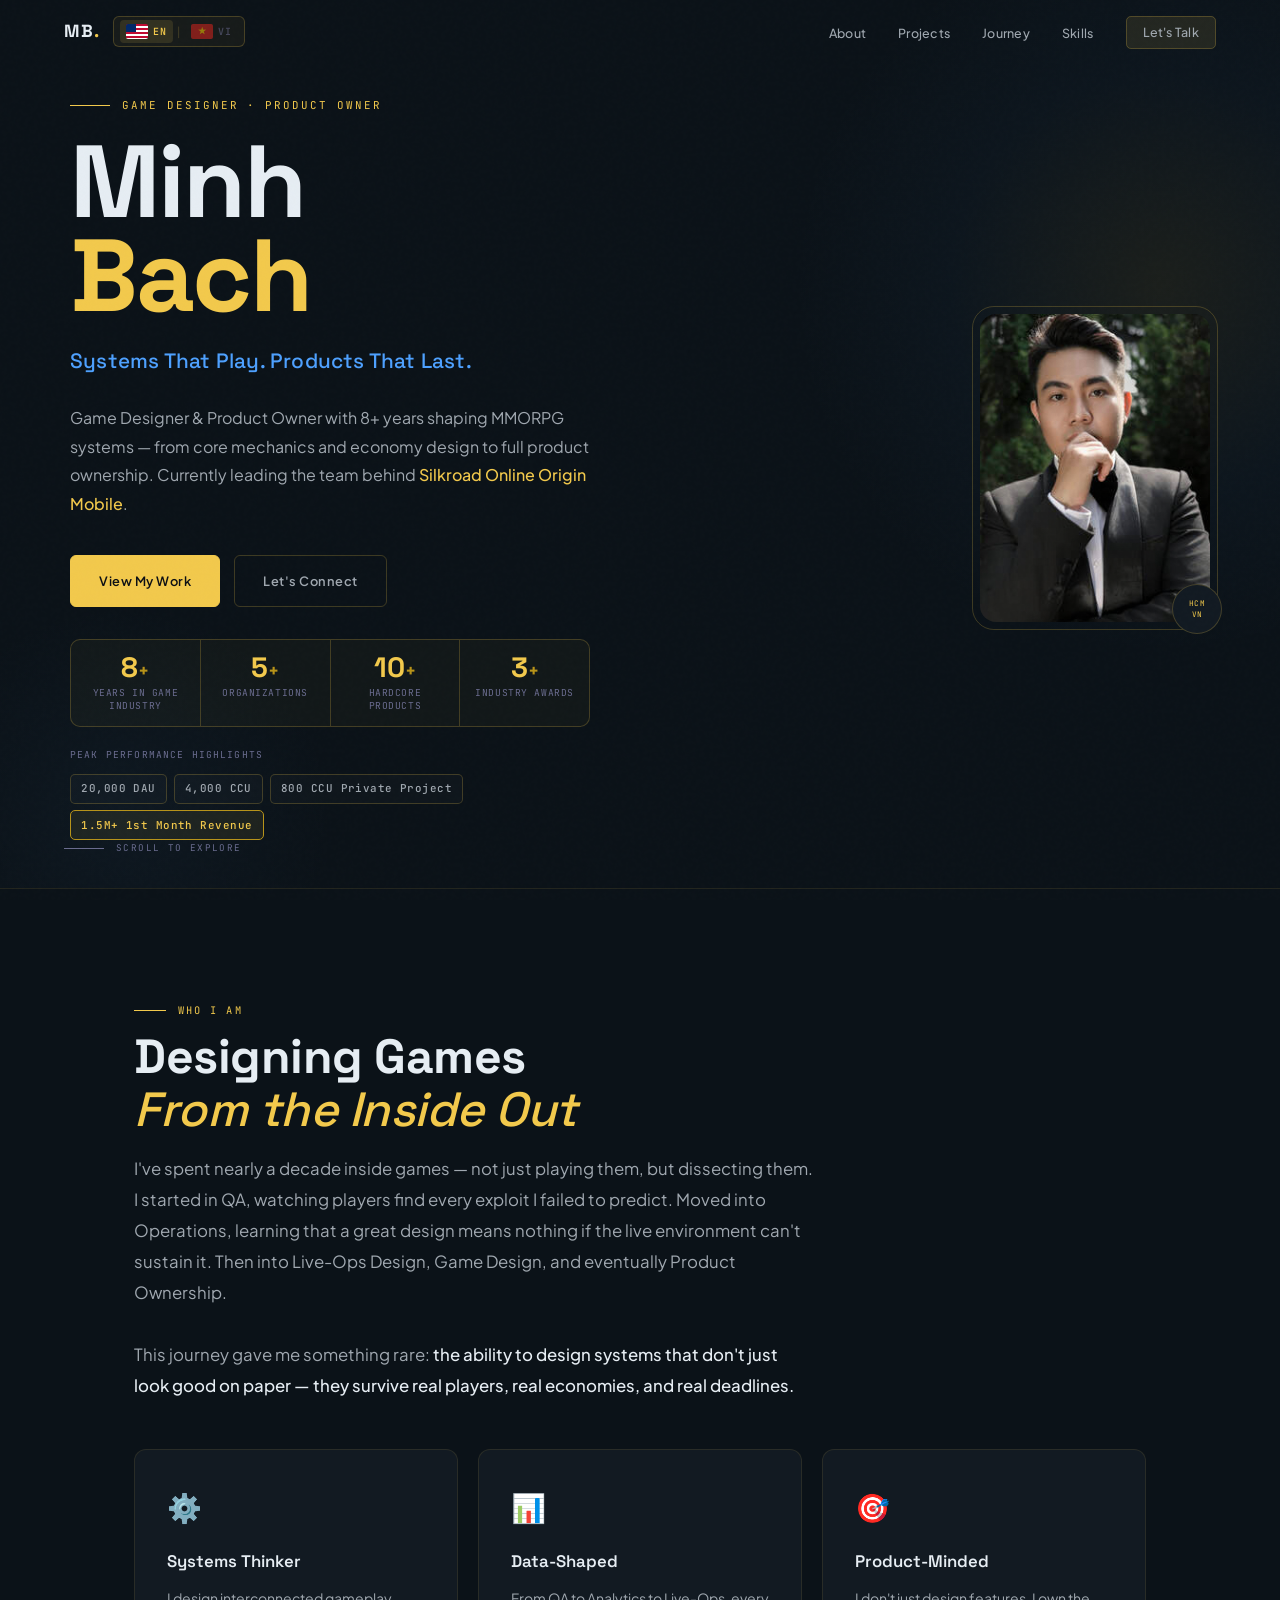
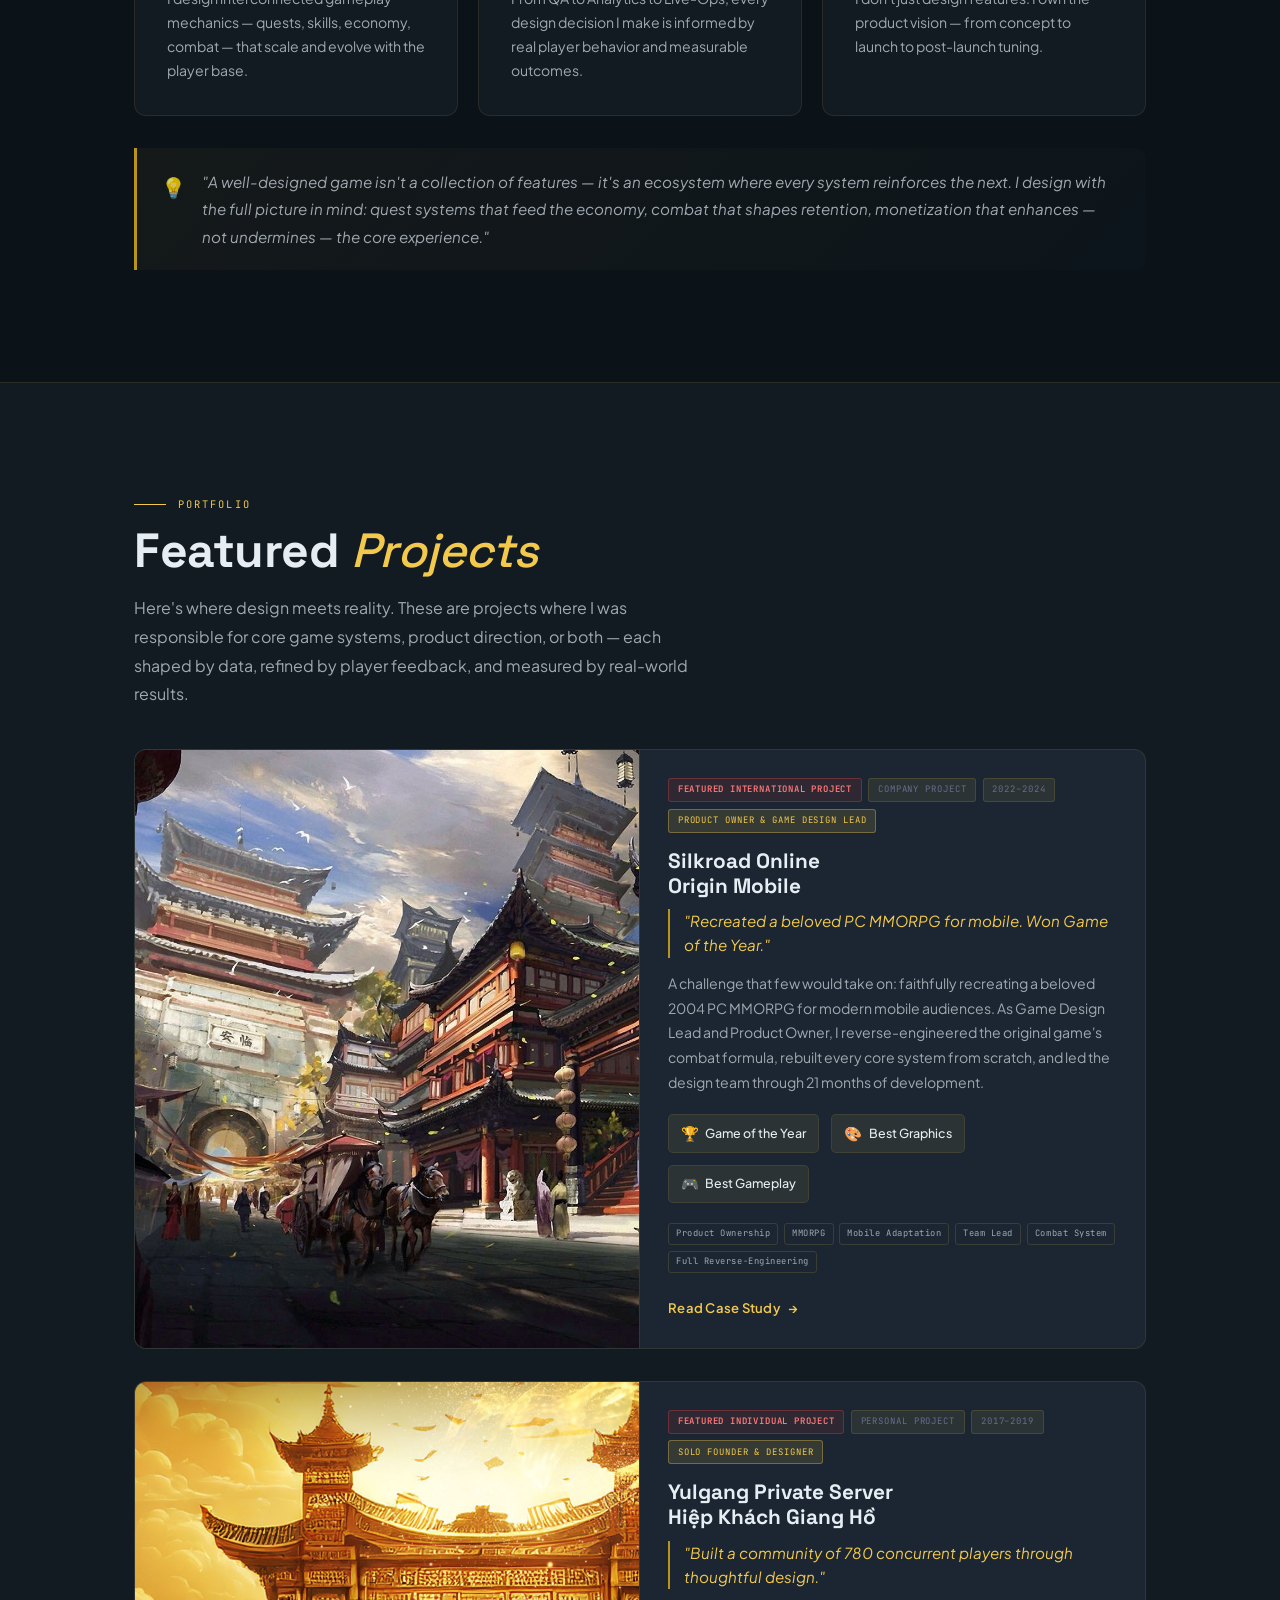
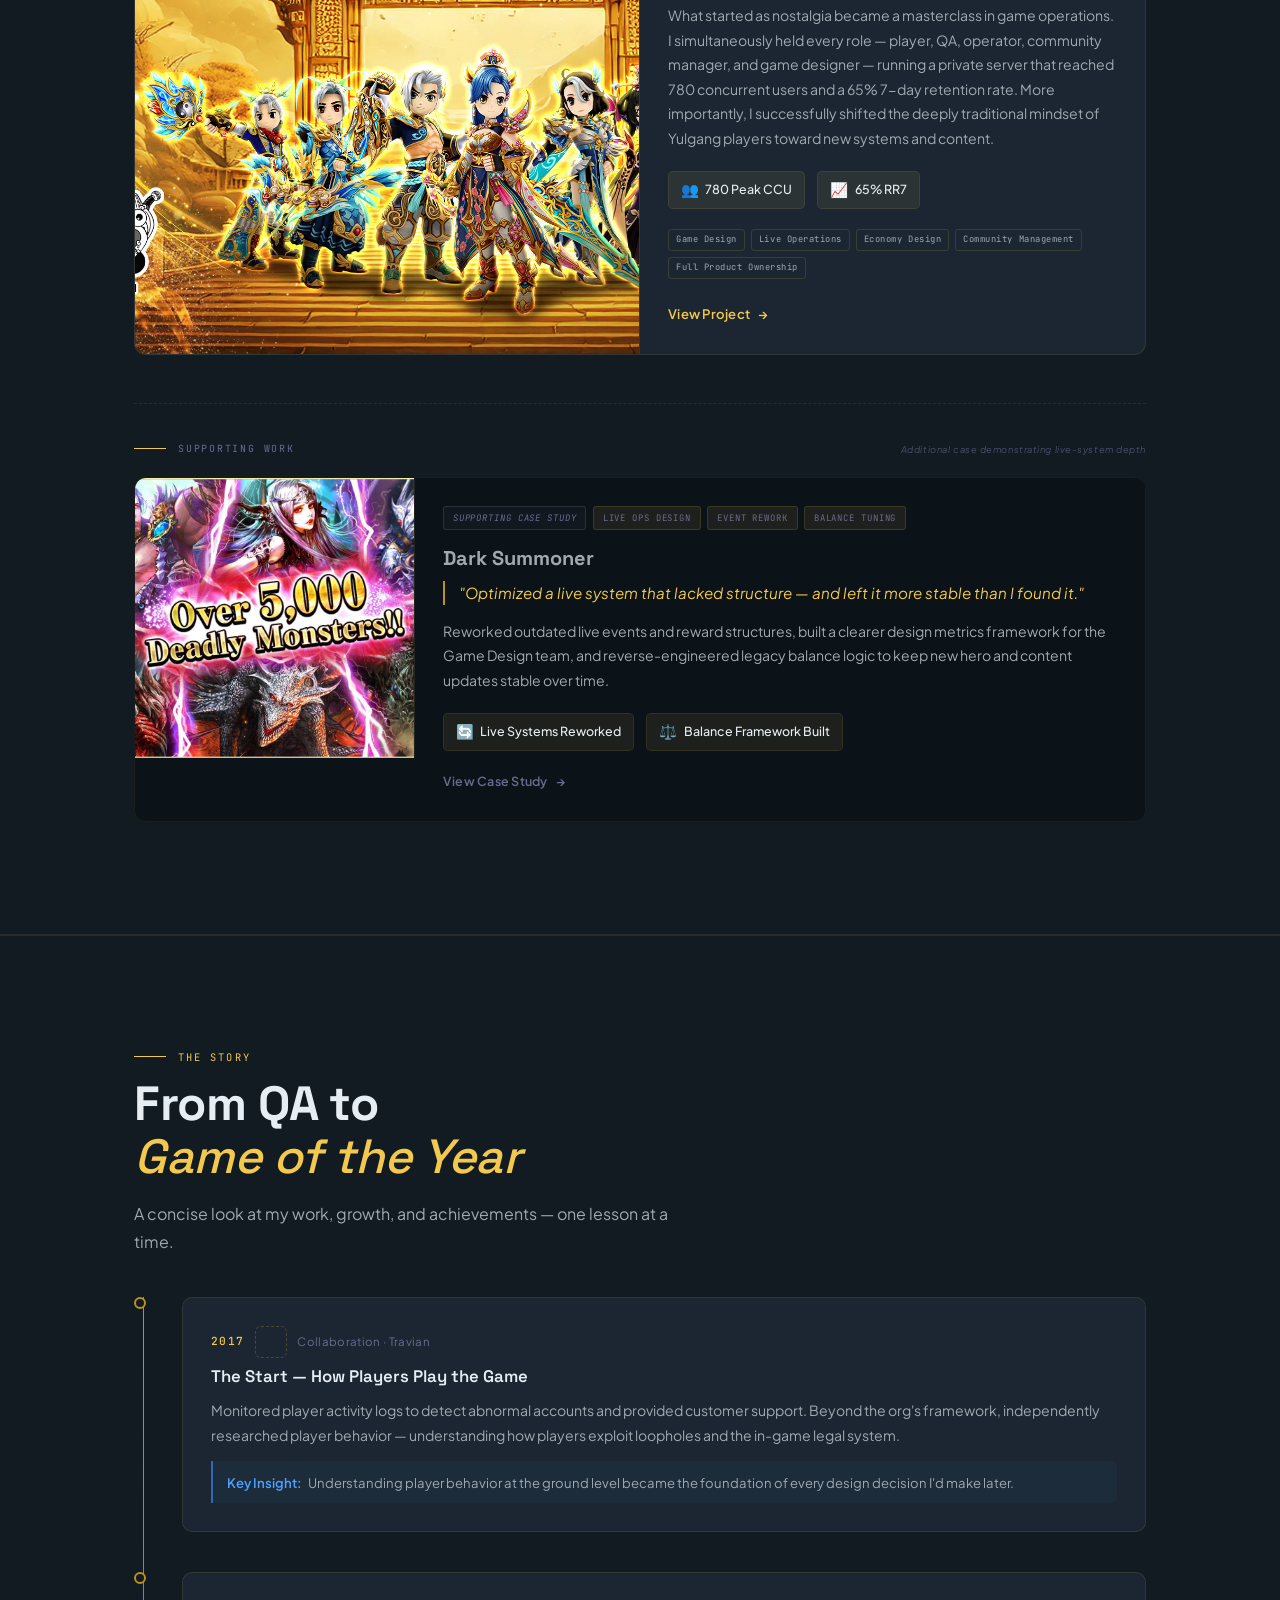
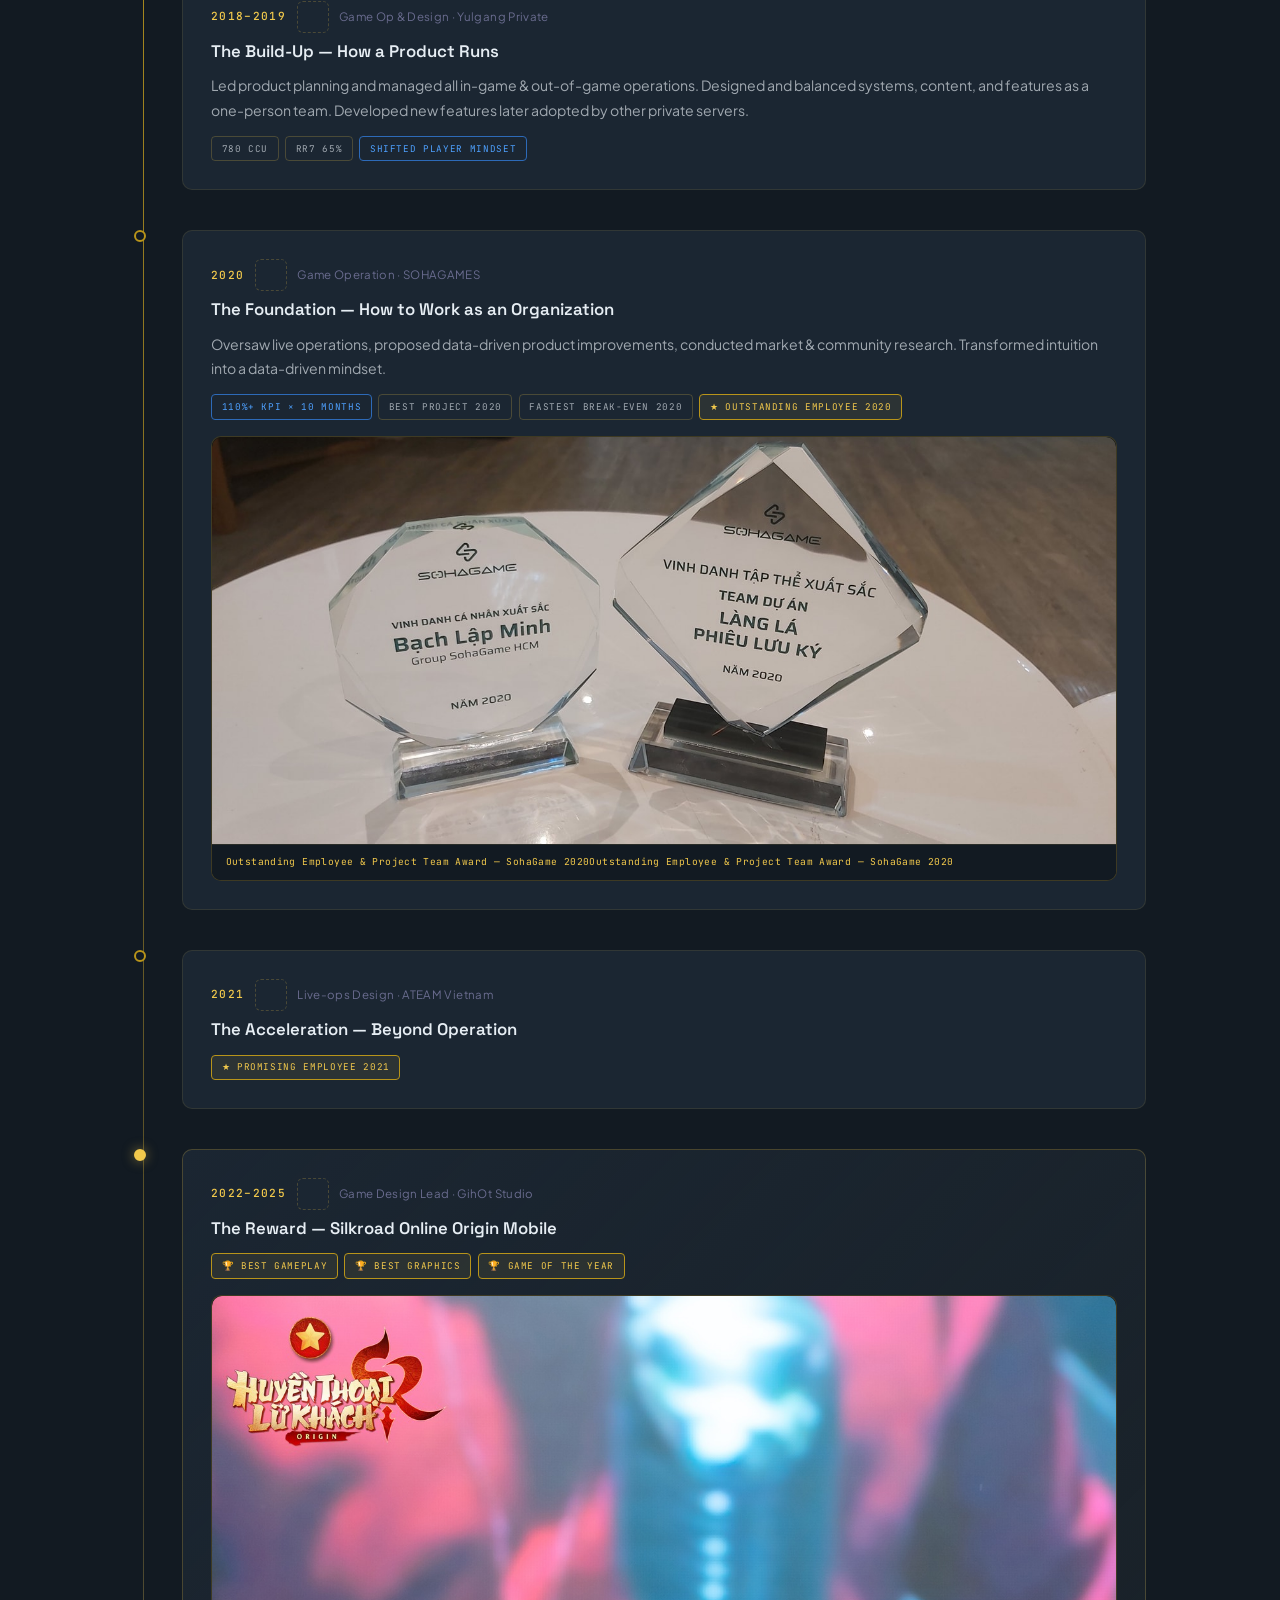
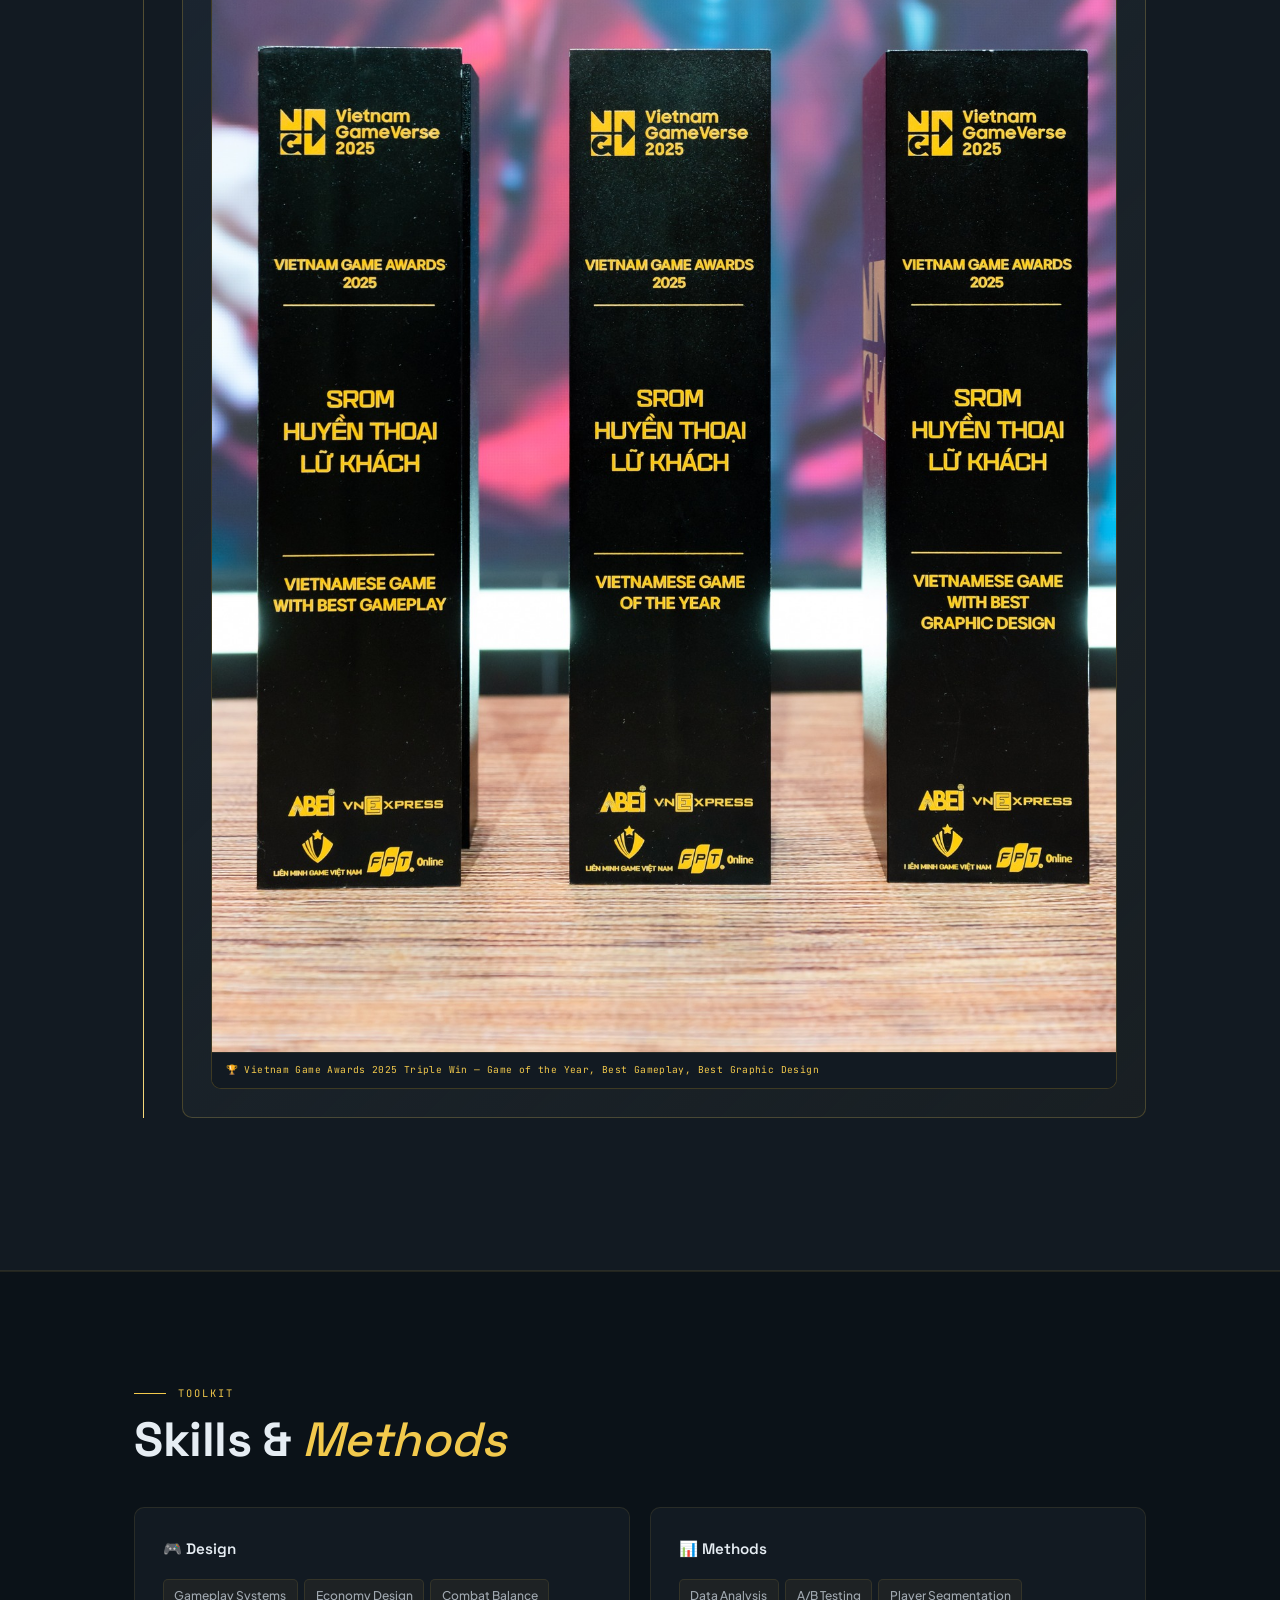
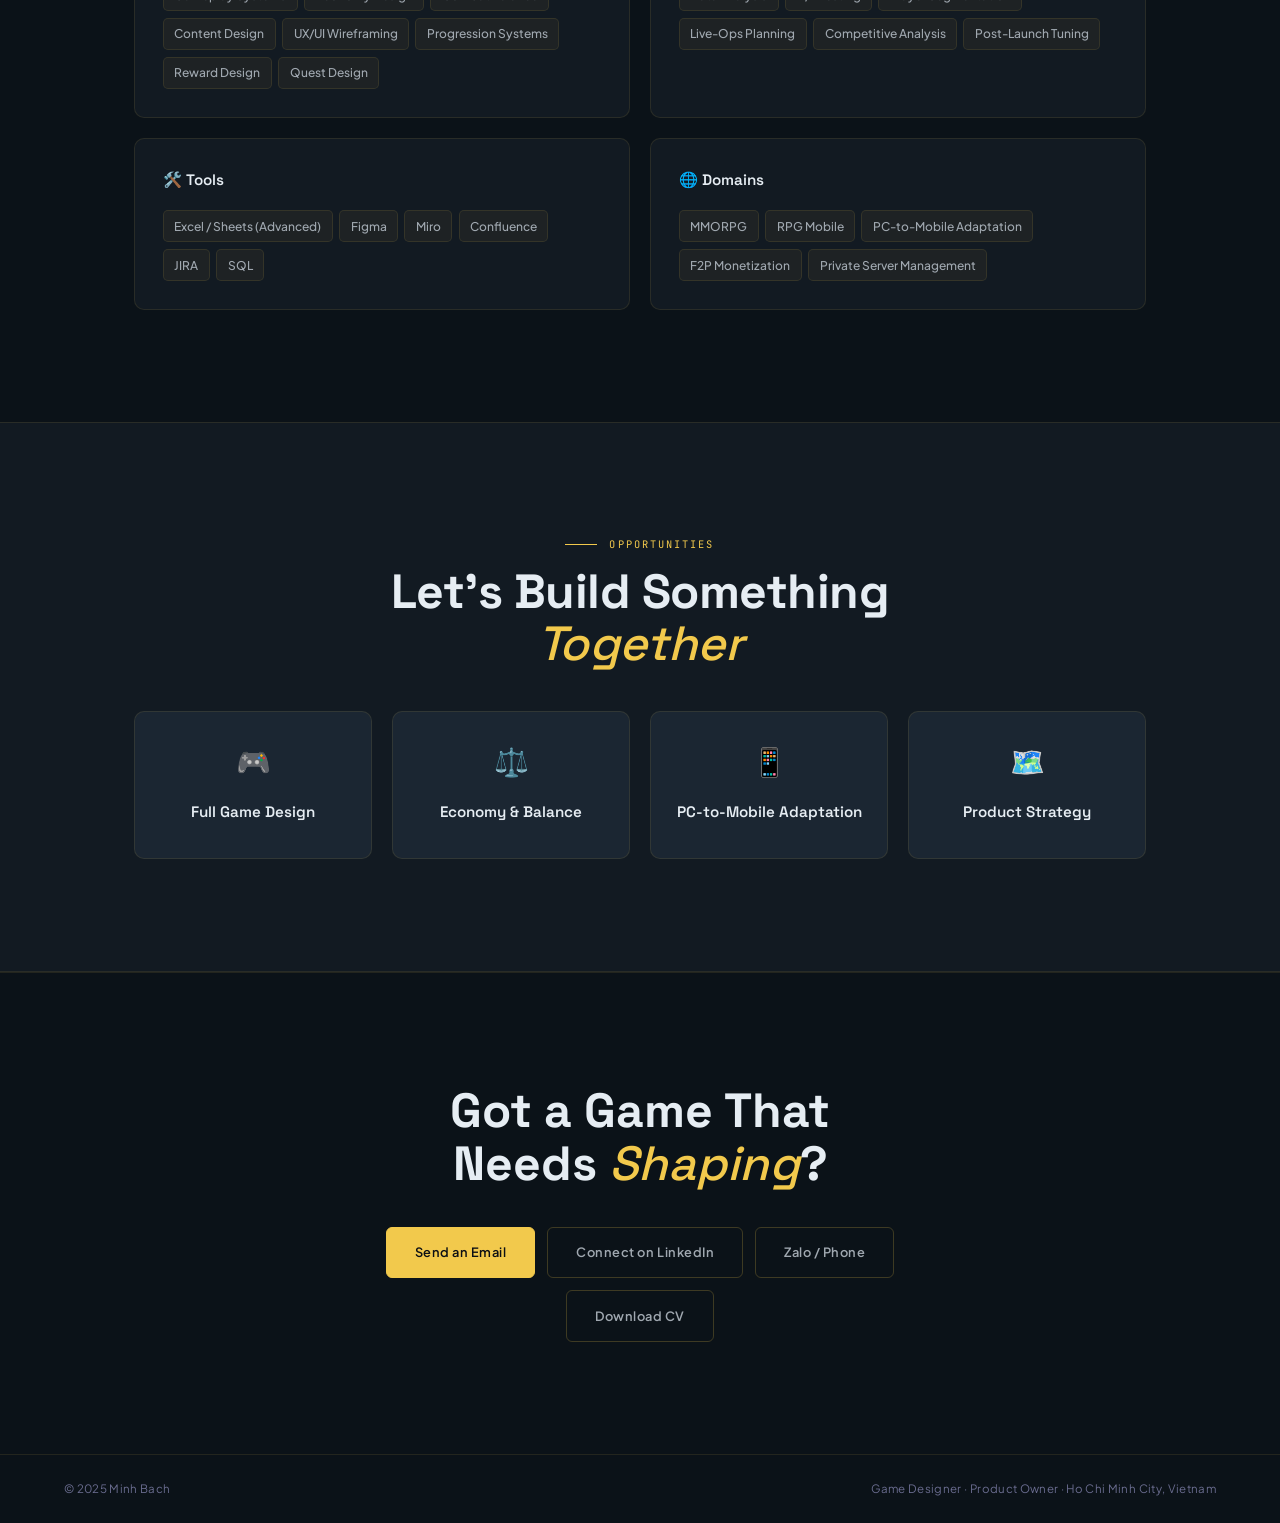
==== index.html @ f6df592f "first commit" ====
<!DOCTYPE html>
<html lang="en">
<head>
  <meta charset="UTF-8">
  <meta name="viewport" content="width=device-width, initial-scale=1.0">
  <title>Minh Bach — Game Designer &amp; Product Owner</title>
  <meta name="description" content="Game Designer &amp; Product Owner with 8+ years shaping MMORPG systems.">
  <meta property="og:title" content="Minh Bach — Game Designer &amp; Product Owner">
  <meta property="og:description" content="Systems That Play. Products That Last.">
  <meta property="og:type" content="website">
  <link rel="preconnect" href="https://fonts.googleapis.com">
  <link rel="preconnect" href="https://fonts.gstatic.com" crossorigin>
  <link href="https://fonts.googleapis.com/css2?family=Space+Grotesk:wght@500;600;700&family=Plus+Jakarta+Sans:ital,wght@0,300;0,400;0,500;0,600;1,300;1,400&family=JetBrains+Mono:wght@400;500&display=swap" rel="stylesheet">
  <link rel="stylesheet" href="css/style.css?v=3">
  <!-- i18n engine — must be first script, runs synchronously before DOMContentLoaded -->
  <script src="js/i18n.js"></script>
</head>
<body>

  <!-- ═══════ NAV ═══════ -->
  <nav id="navbar">
    <div class="nav-left">
      <a class="nav-logo" href="index.html">MB<span class="nav-logo-dot">.</span></a>
      <!-- Language switcher in nav -->
      <div class="nav-lang-switch">
        <a onclick="switchLang('en')" class="lang-btn" data-lang-btn="en" title="English" style="cursor:pointer">
          <span class="flag-mini flag-mini-en"></span>
          <span class="lang-label">EN</span>
        </a>
        <span class="lang-divider">|</span>
        <a onclick="switchLang('vi')" class="lang-btn" data-lang-btn="vi" title="Tiếng Việt" style="cursor:pointer">
          <span class="flag-mini flag-mini-vi"></span>
          <span class="lang-label">VI</span>
        </a>
      </div>
    </div>
    <ul class="nav-links">
      <li><a href="#about" data-i18n="nav_about">About</a></li>
      <li><a href="#projects" data-i18n="nav_projects">Projects</a></li>
      <li><a href="#journey" data-i18n="nav_journey">Journey</a></li>
      <li><a href="#skills" data-i18n="nav_skills">Skills</a></li>
      <li><a href="#contact" class="nav-cta" data-i18n="nav_cta">Let's Talk</a></li>
    </ul>
    <button class="nav-burger" id="burgerBtn" aria-label="Open menu">
      <span></span><span></span><span></span>
    </button>
  </nav>
  <div class="nav-overlay" id="navOverlay"></div>
  <nav class="nav-drawer" id="navDrawer">
    <div class="drawer-flags">
      <a onclick="switchLang('en')" class="nav-flag" data-lang-btn="en" style="cursor:pointer">
        <span class="flag-mini flag-mini-en"></span> EN
      </a>
      <a onclick="switchLang('vi')" class="nav-flag" data-lang-btn="vi" style="cursor:pointer">
        <span class="flag-mini flag-mini-vi"></span> VI
      </a>
    </div>
    <a href="#about"    onclick="closeMenu()" data-i18n="nav_about">About</a>
    <a href="#projects" onclick="closeMenu()" data-i18n="nav_projects">Projects</a>
    <a href="#journey"  onclick="closeMenu()" data-i18n="nav_journey">Journey</a>
    <a href="#skills"   onclick="closeMenu()" data-i18n="nav_skills">Skills</a>
    <a href="#contact"  onclick="closeMenu()" data-i18n="nav_cta">Let's Talk</a>
  </nav>

  <!-- ═══════ HERO ═══════ -->
  <section id="hero">
    <div class="hero-glow"></div>
    <div class="hero-content">
      <div class="hero-text">
        <div class="hero-eyebrow">
          <span class="hero-eyebrow-line"></span>
          <span data-i18n="hero_eyebrow">Game Designer · Product Owner</span>
        </div>
        <h1 class="hero-name"><span data-i18n="hero_name_1">Minh</span><br><span class="accent" data-i18n="hero_name_2">Bach</span></h1>
        <p class="hero-tagline" data-i18n="hero_tagline">Systems That Play. Products That Last.</p>
        <p class="hero-desc" data-i18n="hero_desc"></p>
        <div class="hero-cta">
          <a href="#projects" class="btn btn-primary" data-i18n="hero_cta_work">View My Work</a>
          <a href="#contact"  class="btn btn-ghost"   data-i18n="hero_cta_connect">Let's Connect</a>
        </div>

        <!-- ── Hero inline stats ── -->
        <div class="hero-stats">
          <div class="hero-stat-item">
            <div class="hero-stat-num">8<span>+</span></div>
            <div class="hero-stat-label" data-i18n="hstat_years">Years in Game Industry</div>
          </div>
          <div class="hero-stat-sep"></div>
          <div class="hero-stat-item">
            <div class="hero-stat-num">5<span>+</span></div>
            <div class="hero-stat-label" data-i18n="hstat_orgs">Organizations</div>
          </div>
          <div class="hero-stat-sep"></div>
          <div class="hero-stat-item">
            <div class="hero-stat-num">10<span>+</span></div>
            <div class="hero-stat-label" data-i18n="hstat_products">Hardcore Products</div>
          </div>
          <div class="hero-stat-sep"></div>
          <div class="hero-stat-item">
            <div class="hero-stat-num">3<span>+</span></div>
            <div class="hero-stat-label" data-i18n="hstat_awards">Industry Awards</div>
          </div>
        </div>

        <!-- ── Peak performance highlights ── -->
        <div class="hero-peaks">
          <div class="hero-peak-label" data-i18n="hstat_peaks_label">Peak Performance Highlights</div>
          <div class="hero-peak-chips">
            <span class="hero-peak-chip">20,000 DAU</span>
            <span class="hero-peak-chip">4,000 CCU</span>
            <span class="hero-peak-chip">800 CCU <span data-i18n="hstat_private">Private Project</span></span>
            <span class="hero-peak-chip gold">1.5M+ <span data-i18n="hstat_rev">1st Month Revenue</span></span>
          </div>
        </div>
      </div>
      <div class="hero-avatar-wrap">
        <img src="images/avatar.png" alt="Minh Bach — Game Designer" class="hero-avatar">
        <div class="hero-avatar-ring"></div>
        <div class="hero-avatar-tag">HCM<br>VN</div>
      </div>
    </div>
    <div class="hero-scroll">
      <span class="scroll-line"></span> <span data-i18n="hero_scroll">Scroll to explore</span>
    </div>
  </section>

  <!-- ═══════ ABOUT / POSITIONING ═══════ -->
  <section id="about">
    <div class="wrap">
      <div class="section-label"><span class="label-line"></span><span data-i18n="about_label">Who I Am</span></div>
      <h2 class="section-title"><span data-i18n="about_title_1">Designing Games</span><br><em data-i18n="about_title_2">From the Inside Out</em></h2>
      <p class="about-intro reveal" data-i18n="about_intro"></p>
      <div class="value-cards">
        <div class="value-card reveal">
          <div class="value-icon">⚙️</div>
          <h3 data-i18n="about_card1_title">Systems Thinker</h3>
          <p data-i18n="about_card1_desc"></p>
        </div>
        <div class="value-card reveal" style="transition-delay:0.1s">
          <div class="value-icon">📊</div>
          <h3 data-i18n="about_card2_title">Data-Shaped</h3>
          <p data-i18n="about_card2_desc"></p>
        </div>
        <div class="value-card reveal" style="transition-delay:0.2s">
          <div class="value-icon">🎯</div>
          <h3 data-i18n="about_card3_title">Product-Minded</h3>
          <p data-i18n="about_card3_desc"></p>
        </div>
      </div>

      <!-- ── Design Philosophy (embedded) ── -->
      <blockquote class="about-philosophy reveal" style="transition-delay:0.35s">
        <span class="about-philosophy-icon">💡</span>
        <p data-i18n="about_think_quote"></p>
      </blockquote>
    </div>
  </section>

  <!-- ═══════ FEATURED PROJECTS ═══════ -->
  <section id="projects">
    <div class="wrap">
      <div class="section-label"><span class="label-line"></span><span data-i18n="proj_label">Portfolio</span></div>
      <h2 class="section-title reveal"><span data-i18n="proj_title_1">Featured</span> <em data-i18n="proj_title_2">Projects</em></h2>
      <p class="section-intro reveal" data-i18n="proj_intro"></p>
      <div class="projects-grid">

        <!-- PROJECT 1: Silkroad -->
        <article class="project-card project-card--featured reveal">
          <img src="images/silkroadonline.png" alt="Silkroad Online Origin Mobile" class="project-banner">
          <div class="project-body">
            <div class="project-meta">
              <span class="project-tag tag-featured" data-i18n="proj_sr_featured">Featured International Project</span>
              <span class="project-tag" data-i18n="proj_sr_tag1">Company Project</span>
              <span class="project-tag" data-i18n="proj_sr_tag2">2025</span>
              <span class="project-tag tag-role" data-i18n="proj_sr_tag3">Product Owner &amp; Game Design Lead</span>
            </div>
            <h3 class="project-title" data-i18n="proj_sr_title">Silkroad Online<br>Origin Mobile</h3>
            <p class="project-impact" data-i18n="proj_sr_impact"></p>
            <p class="project-desc" data-i18n="proj_sr_desc"></p>
            <div class="project-stats">
              <div class="project-stat"><span class="stat-badge">🏆</span><span data-i18n="proj_sr_stat1">Game of the Year</span></div>
              <div class="project-stat"><span class="stat-badge">🎨</span><span data-i18n="proj_sr_stat2">Best Graphics</span></div>
              <div class="project-stat"><span class="stat-badge">🎮</span><span data-i18n="proj_sr_stat3">Best Gameplay</span></div>
            </div>
            <div class="chips">
              <span class="chip" data-i18n="chip_product_ownership">Product Ownership</span>
              <span class="chip" data-i18n="chip_mmorpg">MMORPG</span>
              <span class="chip" data-i18n="chip_mobile_adapt">Mobile Adaptation</span>
              <span class="chip" data-i18n="chip_team_lead">Team Lead</span>
              <span class="chip" data-i18n="chip_combat_sys">Combat System</span>
              <span class="chip" data-i18n="chip_reverse_eng">Full Reverse-Engineering</span>
            </div>
            <a href="silkroad.html" class="project-link"><span data-i18n="proj_sr_link">Read Case Study</span> <span class="arrow">→</span></a>
          </div>
        </article>

        <!-- PROJECT 2: Yulgang -->
        <article class="project-card reveal" style="transition-delay:0.15s">
          <img src="images/yulgangonline.png" alt="Yulgang Online" class="project-banner">
          <div class="project-body">
            <div class="project-meta">
              <span class="project-tag tag-featured" data-i18n="proj_yg_featured">Featured Individual Project</span>
              <span class="project-tag" data-i18n="proj_yg_tag1">Personal Project</span>
              <span class="project-tag" data-i18n="proj_yg_tag2">2017–2019</span>
              <span class="project-tag tag-role" data-i18n="proj_yg_tag3">Solo Founder &amp; Designer</span>
            </div>
            <h3 class="project-title" data-i18n="proj_yg_title">Yulgang Private Server<br>Hiệp Khách Giang Hồ</h3>
            <p class="project-impact" data-i18n="proj_yg_impact"></p>
            <p class="project-desc" data-i18n="proj_yg_desc"></p>
            <div class="project-stats">
              <div class="project-stat"><span class="stat-badge">👥</span><span data-i18n="proj_yg_stat1">780 Peak CCU</span></div>
              <div class="project-stat"><span class="stat-badge">📈</span><span data-i18n="proj_yg_stat2">65% RR7</span></div>
            </div>
            <div class="chips">
              <span class="chip" data-i18n="chip_game_design">Game Design</span>
              <span class="chip" data-i18n="chip_live_ops">Live Operations</span>
              <span class="chip" data-i18n="chip_economy">Economy Design</span>
              <span class="chip" data-i18n="chip_community">Community Management</span>
              <span class="chip" data-i18n="chip_full_po">Full Product Ownership</span>
            </div>
            <a href="yulgang.html" class="project-link"><span data-i18n="proj_yg_link">View Project</span> <span class="arrow">→</span></a>
          </div>
        </article>

      </div><!-- /.projects-grid (flagship) -->

      <!-- ── Supporting Work ── -->
      <div class="projects-supporting-header reveal">
        <span class="label-line"></span>
        <span data-i18n="proj_supporting_label">Supporting Work</span>
        <span class="projects-supporting-hint" data-i18n="proj_supporting_hint">Additional case demonstrating live-system depth</span>
      </div>

      <div class="projects-grid projects-grid--supporting">
        <!-- PROJECT 3: Dark Summoner — Supporting Case -->
        <article class="project-card project-card--supporting reveal">
          <img src="images/darksummoner.png" alt="Dark Summoner" class="project-banner project-banner--supporting">
          <div class="project-body">
            <div class="project-meta">
              <span class="project-tag tag-supporting" data-i18n="proj_ds_type">Supporting Case Study</span>
              <span class="project-tag" data-i18n="proj_ds_tag1">Live Ops Design</span>
              <span class="project-tag" data-i18n="proj_ds_tag2">Event Rework</span>
              <span class="project-tag" data-i18n="proj_ds_tag3">Balance Tuning</span>
            </div>
            <h3 class="project-title" data-i18n="proj_ds_title">Dark Summoner</h3>
            <p class="project-impact" data-i18n="proj_ds_impact"></p>
            <p class="project-desc" data-i18n="proj_ds_desc"></p>
            <div class="project-stats">
              <div class="project-stat"><span class="stat-badge">🔄</span><span data-i18n="proj_ds_stat1">Live Systems Reworked</span></div>
              <div class="project-stat"><span class="stat-badge">⚖️</span><span data-i18n="proj_ds_stat2">Balance Framework Built</span></div>
            </div>
            <a href="darksummoner.html" class="project-link project-link--supporting"><span data-i18n="proj_ds_link">View Case Study</span> <span class="arrow">→</span></a>
          </div>
        </article>
      </div><!-- /.projects-grid--supporting -->

    </div>
  </section>


  <!-- ═══════ JOURNEY + TRUST SIGNALS ═══════ -->
  <section id="journey">
    <div class="wrap">
      <div class="section-label"><span class="label-line"></span><span data-i18n="journey_label">The Story</span></div>
      <h2 class="section-title reveal"><span data-i18n="journey_title_1">From QA to</span><br><em data-i18n="journey_title_2">Game of the Year</em></h2>
      <p class="section-intro reveal" data-i18n="journey_intro"></p>

      <div class="journey-timeline">

        <!-- 2017 -->
        <div class="j-item reveal">
          <div class="j-marker"><div class="j-dot"></div><div class="j-line"></div></div>
          <div class="j-content">
            <div class="j-header">
              <span class="j-year" data-i18n="j1_year">2017</span>
              <div class="ph j-logo-ph"></div>
              <span class="j-company" data-i18n="j1_company">Collaboration · Travian</span>
            </div>
            <h3 class="j-title" data-i18n="j1_title">The Start — How Players Play the Game</h3>
            <p class="j-desc" data-i18n="j1_desc"></p>
            <div class="j-lesson">
              <span class="j-lesson-label" data-i18n="j1_insight_label">Key Insight:</span>
              <span data-i18n="j1_insight"></span>
            </div>
          </div>
        </div>

        <!-- 2018-2019 -->
        <div class="j-item reveal">
          <div class="j-marker"><div class="j-dot"></div><div class="j-line"></div></div>
          <div class="j-content">
            <div class="j-header">
              <span class="j-year" data-i18n="j2_year">2018–2019</span>
              <div class="ph j-logo-ph"></div>
              <span class="j-company" data-i18n="j2_company">Game Op &amp; Design · Yulgang Private</span>
            </div>
            <h3 class="j-title" data-i18n="j2_title">The Build-Up — How a Product Runs</h3>
            <p class="j-desc" data-i18n="j2_desc"></p>
            <div class="j-achievements">
              <span class="j-badge">780 CCU</span>
              <span class="j-badge">RR7 65%</span>
              <span class="j-badge accent" data-i18n="j2_badge_mindset">Shifted player mindset</span>
            </div>
          </div>
        </div>

        <!-- 2020 -->
        <div class="j-item reveal">
          <div class="j-marker"><div class="j-dot"></div><div class="j-line"></div></div>
          <div class="j-content">
            <div class="j-header">
              <span class="j-year" data-i18n="j3_year">2020</span>
              <div class="ph j-logo-ph"></div>
              <span class="j-company" data-i18n="j3_company">Game Operation · SOHAGAMES</span>
            </div>
            <h3 class="j-title" data-i18n="j3_title">The Foundation — How to Work as an Organization</h3>
            <p class="j-desc" data-i18n="j3_desc"></p>
            <div class="j-achievements">
              <span class="j-badge accent" data-i18n="j3_badge1">110%+ KPI × 10 months</span>
              <span class="j-badge"       data-i18n="j3_badge2">Best Project 2020</span>
              <span class="j-badge"       data-i18n="j3_badge3">Fastest Break-Even 2020</span>
              <span class="j-badge gold"  data-i18n="j3_badge4">★ Outstanding Employee 2020</span>
            </div>
            <div class="j-achievement-photo">
              <img src="images/employeeOTY.png" alt="SohaGame Employee of the Year 2020" class="j-photo">
              <span class="j-photo-caption" data-i18n="j3_photo_caption">Outstanding Employee &amp; Project Team Award — SohaGame 2020</span>
            </div>
          </div>
        </div>

        <!-- 2021 · ATEAM -->
        <div class="j-item reveal">
          <div class="j-marker"><div class="j-dot"></div><div class="j-line"></div></div>
          <div class="j-content">
            <div class="j-header">
              <span class="j-year" data-i18n="j4_year">2021</span>
              <div class="ph j-logo-ph"></div>
              <span class="j-company" data-i18n="j4_company">Live-ops Design · ATEAM Vietnam</span>
            </div>
            <h3 class="j-title" data-i18n="j4_title">The Acceleration — Beyond Operation</h3>
            <p class="j-desc" data-i18n="j4_desc"></p>
            <div class="j-achievements">
              <span class="j-badge gold" data-i18n="j4_badge1">★ Promising Employee 2021</span>
            </div>
          </div>
        </div>

        <!-- 2022-2025 · GihOt Studio -->
        <div class="j-item j-item--current reveal">
          <div class="j-marker"><div class="j-dot j-dot--active"></div></div>
          <div class="j-content">
            <div class="j-header">
              <span class="j-year" data-i18n="j5_year">2022–2025</span>
              <div class="ph j-logo-ph"></div>
              <span class="j-company" data-i18n="j5_company">Game Design Lead · GihOt Studio</span>
            </div>
            <h3 class="j-title" data-i18n="j5_title">The Reward — Silkroad Online Origin Mobile</h3>
            <p class="j-desc" data-i18n="j5_desc"></p>
            <div class="j-achievements">
              <span class="j-badge gold" data-i18n="j5_badge1">🏆 Best Gameplay</span>
              <span class="j-badge gold" data-i18n="j5_badge2">🏆 Best Graphics</span>
              <span class="j-badge gold" data-i18n="j5_badge3">🏆 Game of the Year</span>
            </div>
            <div class="j-achievement-photo">
              <img src="images/hattrick.png" alt="Vietnam Game Awards 2025 — Triple Win" class="j-photo">
              <span class="j-photo-caption" data-i18n="j5_photo_caption">🏆 Vietnam Game Awards 2025 Triple Win — Game of the Year, Best Gameplay, Best Graphic Design</span>
            </div>
          </div>
        </div>

      </div>


    </div>
  </section>

  <!-- ═══════ SKILLS & METHODS ═══════ -->
  <section id="skills">
    <div class="wrap">
      <div class="section-label"><span class="label-line"></span><span data-i18n="skills_label">Toolkit</span></div>
      <h2 class="section-title reveal"><span data-i18n="skills_title_1">Skills &amp;</span> <em data-i18n="skills_title_2">Methods</em></h2>
      <p class="section-intro reveal" data-i18n="skills_intro"></p>
      <div class="skills-grid">
        <div class="skill-group reveal">
          <h3 class="skill-group-title">🎮 <span data-i18n="skills_design">Design</span></h3>
          <div class="skill-tags">
            <span class="skill-tag">Gameplay Systems</span>
            <span class="skill-tag">Economy Design</span>
            <span class="skill-tag">Combat Balance</span>
            <span class="skill-tag">Content Design</span>
            <span class="skill-tag">UX/UI Wireframing</span>
            <span class="skill-tag">Progression Systems</span>
            <span class="skill-tag">Reward Design</span>
            <span class="skill-tag">Quest Design</span>
          </div>
        </div>
        <div class="skill-group reveal" style="transition-delay:0.1s">
          <h3 class="skill-group-title">📊 <span data-i18n="skills_methods">Methods</span></h3>
          <div class="skill-tags">
            <span class="skill-tag">Data Analysis</span>
            <span class="skill-tag">A/B Testing</span>
            <span class="skill-tag">Player Segmentation</span>
            <span class="skill-tag">Live-Ops Planning</span>
            <span class="skill-tag">Competitive Analysis</span>
            <span class="skill-tag">Post-Launch Tuning</span>
          </div>
        </div>
        <div class="skill-group reveal" style="transition-delay:0.2s">
          <h3 class="skill-group-title">🛠️ <span data-i18n="skills_tools">Tools</span></h3>
          <div class="skill-tags">
            <span class="skill-tag">Excel / Sheets (Advanced)</span>
            <span class="skill-tag">Figma</span>
            <span class="skill-tag">Miro</span>
            <span class="skill-tag">Confluence</span>
            <span class="skill-tag">JIRA</span>
            <span class="skill-tag">SQL</span>
          </div>
        </div>
        <div class="skill-group reveal" style="transition-delay:0.3s">
          <h3 class="skill-group-title">🌐 <span data-i18n="skills_domains">Domains</span></h3>
          <div class="skill-tags">
            <span class="skill-tag">MMORPG</span>
            <span class="skill-tag">RPG Mobile</span>
            <span class="skill-tag">PC-to-Mobile Adaptation</span>
            <span class="skill-tag">F2P Monetization</span>
            <span class="skill-tag">Private Server Management</span>
          </div>
        </div>
      </div>
    </div>
  </section>

  <!-- ═══════ COLLABORATION / SERVICES ═══════ -->
  <section id="collab">
    <div class="wrap">
      <div class="section-label" style="justify-content:center"><span class="label-line"></span><span data-i18n="collab_label">Opportunities</span></div>
      <h2 class="section-title reveal" style="text-align:center"><span data-i18n="collab_title_1">Let's Build Something</span><br><em data-i18n="collab_title_2">Together</em></h2>
      <p class="collab-intro reveal" data-i18n="collab_intro"></p>
      <div class="collab-grid">
        <div class="collab-card reveal">
          <div class="collab-icon">🎮</div>
          <h3 data-i18n="collab_c1_title">Full Game Design</h3>
          <p data-i18n="collab_c1_desc"></p>
        </div>
        <div class="collab-card reveal" style="transition-delay:0.1s">
          <div class="collab-icon">⚖️</div>
          <h3 data-i18n="collab_c2_title">Economy &amp; Balance</h3>
          <p data-i18n="collab_c2_desc"></p>
        </div>
        <div class="collab-card reveal" style="transition-delay:0.2s">
          <div class="collab-icon">📱</div>
          <h3 data-i18n="collab_c3_title">PC-to-Mobile Adaptation</h3>
          <p data-i18n="collab_c3_desc"></p>
        </div>
        <div class="collab-card reveal" style="transition-delay:0.3s">
          <div class="collab-icon">🗺️</div>
          <h3 data-i18n="collab_c4_title">Product Strategy</h3>
          <p data-i18n="collab_c4_desc"></p>
        </div>
      </div>
    </div>
  </section>

  <!-- ═══════ CONTACT ═══════ -->
  <section id="contact">
    <div class="wrap">
      <div class="contact-inner reveal">
        <h2 class="contact-title"><span data-i18n="contact_title_1">Got a Game That</span><br><span data-i18n="contact_title_2">Needs</span> <em data-i18n="contact_title_3">Shaping</em>?</h2>
        <p class="contact-sub" data-i18n="contact_sub"></p>
        <div class="contact-row">
          <a href="mailto:bachlapminh140395@gmail.com" class="btn btn-primary" data-i18n="contact_email">Send an Email</a>
          <a href="https://www.linkedin.com/in/minhbachlap" target="_blank" class="btn btn-ghost" data-i18n="contact_linkedin">Connect on LinkedIn</a>
          <a href="https://zalo.me/0908992408" target="_blank" class="btn btn-ghost" data-i18n="contact_zalo">Zalo / Phone</a>
          <a href="https://drive.google.com/file/d/17wLcW9e8RWjWMfk-zJor8GdvVzge3hv6/view?usp=drive_link" target="_blank" class="btn btn-ghost" data-i18n="contact_cv">Download CV</a>
        </div>
      </div>
    </div>
  </section>

  <!-- ═══════ FOOTER ═══════ -->
  <footer>
    <span data-i18n="footer_copy">© 2025 Minh Bach</span>
    <span data-i18n="footer_tagline">Game Designer · Product Owner · Ho Chi Minh City, Vietnam</span>
  </footer>

  <!-- ═══════ FLOATING DESKTOP PANEL ═══════ -->
  <div class="float-panel" id="floatPanel">
    <!-- Language toggle — shows only the opposite language -->
    <div class="fp-section fp-lang">
      <a onclick="switchLang('vi')" class="fp-lang-toggle" data-show-when="en" style="cursor:pointer">
        <span class="flag-mini flag-mini-vi"></span> Tiếng Việt
      </a>
      <a onclick="switchLang('en')" class="fp-lang-toggle" data-show-when="vi" style="cursor:pointer">
        <span class="flag-mini flag-mini-en"></span> English
      </a>
    </div>
    <div class="fp-divider"></div>
    <!-- Zalo / Phone -->
    <a href="https://zalo.me/0908992408" target="_blank" class="fp-action fp-action--zalo" title="Chat on Zalo">
      <span class="fp-action-icon">
        <svg width="20" height="20" viewBox="0 0 32 32" fill="none" xmlns="http://www.w3.org/2000/svg">
          <rect width="32" height="32" rx="8" fill="#0068FF"/>
          <path d="M7 21.5c0 .8.7 1.5 1.5 1.5H10l-.5 2.5 3-2.5h8c.8 0 1.5-.7 1.5-1.5v-9C22.5 11.7 21.8 11 21 11H8.5C7.7 11 7 11.7 7 12.5v9z" fill="white"/>
          <path d="M10 16h12M10 19h8" stroke="#0068FF" stroke-width="1.5" stroke-linecap="round"/>
        </svg>
      </span>
      <span class="fp-action-text">
        <span class="fp-action-name">Zalo</span>
        <span class="fp-action-sub">0908 992 408</span>
      </span>
    </a>
    <div class="fp-divider"></div>
    <!-- LinkedIn -->
    <a href="https://www.linkedin.com/in/minhbachlap" target="_blank" class="fp-action fp-action--linkedin" title="Message on LinkedIn">
      <span class="fp-action-icon">
        <svg width="20" height="20" viewBox="0 0 32 32" fill="none" xmlns="http://www.w3.org/2000/svg">
          <rect width="32" height="32" rx="8" fill="#0A66C2"/>
          <path d="M8 12h4v12H8zM10 10.5a2 2 0 110-4 2 2 0 010 4zM14 12h3.8v1.7h.05C18.4 12.6 19.8 12 21.4 12c3.5 0 4.1 2.3 4.1 5.3V24h-4v-5.9c0-1.4 0-3.2-2-3.2s-2.3 1.6-2.3 3.1V24H14V12z" fill="white"/>
        </svg>
      </span>
      <span class="fp-action-text">
        <span class="fp-action-name">LinkedIn</span>
        <span class="fp-action-sub" data-i18n="fp_linkedin_dm">Send a Message</span>
      </span>
    </a>
  </div>

  <script src="js/common.js"></script>

</body>
</html>
---- css/style.css ----
/* ════════════════════════════════════════════════════
   MINH BACH — GAME DESIGNER PORTFOLIO
   Style: "AAA Strategic Creative"
   Palette: Dark Navy-Teal + Vivid Gold + Blue/Green accents
   ════════════════════════════════════════════════════ */

/* ════════ DESIGN TOKENS ════════ */
:root {
  --bg:      #0B1218;
  --bg2:     #121A22;
  --bg3:     #1B2632;
  --bg4:     #243040;
  --border:  rgba(242,201,76,0.10);
  --border2: rgba(242,201,76,0.22);
  --border3: rgba(242,201,76,0.06);
  --text:    #E6EDF3;
  --text2:   #A0A8B0;
  --text3:   #6A6C8F;
  --gold:    #F2C94C;
  --gold-lt: #F7D97A;
  --gold-dk: #B8941A;
  --blue:    #4EA1FF;
  --blue-dk: #2D6AB8;
  --green:   #56D364;
  --f-display: 'Space Grotesk', sans-serif;
  --f-body:    'Plus Jakarta Sans', sans-serif;
  --f-mono:    'JetBrains Mono', monospace;
  --px: clamp(1.25rem, 5vw, 4rem);
  --ease: cubic-bezier(0.16, 1, 0.3, 1);
  --max-w: 1140px;
}

/* ════════ RESET ════════ */
*, *::before, *::after { box-sizing: border-box; margin: 0; padding: 0; }
html { scroll-behavior: smooth; }
body {
  background: var(--bg);
  color: var(--text);
  font-family: var(--f-body);
  font-size: 1rem;
  font-weight: 400;
  line-height: 1.75;
  overflow-x: hidden;
  -webkit-font-smoothing: antialiased;
}
a { color: inherit; text-decoration: none; }
ul { list-style: none; }
img { display: block; max-width: 100%; height: auto; }

/* Custom scrollbar */
::-webkit-scrollbar { width: 4px; }
::-webkit-scrollbar-track { background: var(--bg); }
::-webkit-scrollbar-thumb { background: var(--gold-dk); border-radius: 2px; }

/* Subtle noise overlay */
body::after {
  content: '';
  position: fixed; inset: 0;
  background-image: url("data:image/svg+xml,%3Csvg viewBox='0 0 256 256' xmlns='http://www.w3.org/2000/svg'%3E%3Cfilter id='n'%3E%3CfeTurbulence type='fractalNoise' baseFrequency='0.8' numOctaves='4' stitchTiles='stitch'/%3E%3C/filter%3E%3Crect width='100%25' height='100%25' filter='url(%23n)'/%3E%3C/svg%3E");
  opacity: 0.015;
  pointer-events: none;
  z-index: 9999;
}

/* ════════ UTILITIES ════════ */
.wrap {
  max-width: var(--max-w);
  margin: 0 auto;
  padding: clamp(4rem, 9vw, 7rem) var(--px);
}

.section-label {
  display: flex;
  align-items: center;
  gap: 0.75rem;
  font-family: var(--f-mono);
  font-size: 0.65rem;
  letter-spacing: 0.2em;
  text-transform: uppercase;
  color: var(--gold);
  margin-bottom: 0.75rem;
}
.label-line {
  display: block;
  width: 2rem; height: 1px;
  background: var(--gold);
  flex-shrink: 0;
}

.section-title {
  font-family: var(--f-display);
  font-size: clamp(1.85rem, 4.5vw, 3rem);
  font-weight: 700;
  line-height: 1.1;
  color: var(--text);
  margin-bottom: 1rem;
  letter-spacing: -0.01em;
}
.section-title em {
  font-style: italic;
  font-weight: 500;
  color: var(--gold);
}

.section-intro {
  font-size: 1rem;
  font-weight: 400;
  color: var(--text2);
  max-width: 560px;
  line-height: 1.8;
  margin-bottom: 2.5rem;
}

/* Reveal animations */
.reveal {
  opacity: 0;
  transform: translateY(20px);
  transition: opacity 0.7s var(--ease), transform 0.7s var(--ease);
}
.reveal.visible { opacity: 1; transform: translateY(0); }

/* ════════ BUTTONS ════════ */
.btn {
  display: inline-flex;
  align-items: center;
  gap: 0.5rem;
  font-family: var(--f-body);
  font-size: 0.8rem;
  font-weight: 600;
  letter-spacing: 0.04em;
  padding: 0.85rem 1.75rem;
  border-radius: 6px;
  cursor: pointer;
  transition: all 0.3s var(--ease);
  border: 1px solid transparent;
}
.btn-primary {
  background: var(--gold);
  color: #0c0f14;
  border-color: var(--gold);
}
.btn-primary:hover {
  background: var(--gold-lt);
  border-color: var(--gold-lt);
  transform: translateY(-2px);
  box-shadow: 0 8px 32px rgba(242,201,76,0.3);
}
.btn-ghost {
  background: transparent;
  color: var(--text2);
  border: 1px solid var(--border2);
}
.btn-ghost:hover {
  color: var(--gold);
  border-color: var(--gold);
  transform: translateY(-2px);
  background: rgba(242,201,76,0.05);
}

/* ════════ PLACEHOLDERS ════════ */
.ph {
  background: var(--bg3);
  border: 1.5px dashed var(--border2);
  border-radius: 8px;
  display: flex;
  flex-direction: column;
  align-items: center;
  justify-content: center;
  gap: 0.5rem;
  position: relative;
  overflow: hidden;
}
.ph-icon {
  font-size: 1.5rem;
  opacity: 0.5;
}
.ph-title {
  font-family: var(--f-mono);
  font-size: 0.58rem;
  letter-spacing: 0.1em;
  text-transform: uppercase;
  color: var(--gold-dk);
}
.ph-hint {
  font-size: 0.72rem;
  color: var(--text3);
  text-align: center;
  padding: 0 1rem;
  line-height: 1.5;
}

/* ════════ NAV ════════ */
#navbar {
  position: fixed;
  top: 0; left: 0; right: 0; z-index: 200;
  padding: 1rem var(--px);
  display: flex;
  align-items: center;
  justify-content: space-between;
  transition: background 0.35s, border-bottom 0.35s, box-shadow 0.35s;
}
#navbar.scrolled {
  background: rgba(12,15,20,0.95);
  backdrop-filter: blur(16px);
  -webkit-backdrop-filter: blur(16px);
  border-bottom: 1px solid var(--border3);
  box-shadow: 0 4px 24px rgba(0,0,0,0.3);
}
/* Nav left group (logo + flags) */
.nav-left {
  display: flex;
  align-items: center;
  gap: 0.85rem;
}

.nav-logo {
  font-family: var(--f-display);
  font-size: 1.1rem;
  font-weight: 700;
  letter-spacing: 0.05em;
  color: var(--text);
  transition: color 0.2s;
}
.nav-logo-dot { color: var(--gold); }
.nav-logo:hover { color: var(--gold); }

/* Nav language switcher (flag + text) */
.nav-lang-switch {
  display: flex;
  align-items: center;
  gap: 0.3rem;
  background: rgba(242,201,76,0.05);
  border: 1px solid var(--border2);
  border-radius: 6px;
  padding: 3px 6px;
}
.lang-btn {
  display: flex;
  align-items: center;
  gap: 0.3rem;
  padding: 3px 6px;
  border-radius: 4px;
  font-family: var(--f-mono);
  font-size: 0.62rem;
  font-weight: 600;
  letter-spacing: 0.08em;
  color: var(--text3);
  transition: all 0.2s;
  opacity: 0.55;
}
.lang-btn:hover { opacity: 0.9; color: var(--text2); }
.lang-btn.active {
  opacity: 1;
  color: var(--gold);
  background: rgba(242,201,76,0.12);
}
.lang-divider {
  color: var(--border2);
  font-size: 0.7rem;
  pointer-events: none;
  user-select: none;
}

.flag-mini {
  width: 22px;
  height: 15px;
  border-radius: 2px;
  display: block;
  overflow: hidden;
  position: relative;
  flex-shrink: 0;
}
/* Vietnam mini flag */
.flag-mini-vi { background: #da251d; }
.flag-mini-vi::after {
  content: '★';
  position: absolute; inset: 0;
  display: flex; align-items: center; justify-content: center;
  color: #ffcd00;
  font-size: 0.55rem;
  line-height: 1;
}
/* US mini flag */
.flag-mini-en {
  background: repeating-linear-gradient(
    to bottom,
    #bf0a30 0px, #bf0a30 2px,
    #fff    2px, #fff    4px
  );
}
.flag-mini-en::before {
  content: '';
  position: absolute; top: 0; left: 0;
  width: 45%; height: 55%;
  background: #002868;
}

/* Drawer flags */
.drawer-flags {
  display: flex;
  gap: 0.75rem;
  padding-bottom: 1.25rem;
  border-bottom: 1px solid var(--border);
  margin-bottom: 0.5rem;
}
.drawer-flags .nav-flag {
  opacity: 0.6;
  padding: 0.5rem 0.75rem;
  font-size: 0.75rem;
  color: var(--text2);
}
.drawer-flags .nav-flag.active {
  opacity: 1;
  color: var(--gold);
}

.nav-links {
  display: flex;
  align-items: center;
  gap: 2rem;
}
.nav-links a {
  font-family: var(--f-body);
  font-size: 0.78rem;
  font-weight: 500;
  letter-spacing: 0.02em;
  color: var(--text2);
  transition: color 0.2s;
  position: relative;
}
.nav-links a::after {
  content: '';
  position: absolute;
  bottom: -4px; left: 0; right: 0;
  height: 1.5px;
  background: var(--gold);
  transform: scaleX(0);
  transform-origin: right;
  transition: transform 0.3s var(--ease);
}
.nav-links a:hover,
.nav-links a.active { color: var(--gold); }
.nav-links a:hover::after,
.nav-links a.active::after { transform: scaleX(1); transform-origin: left; }

.nav-cta {
  background: rgba(242,201,76,0.1);
  border: 1px solid var(--border2) !important;
  padding: 0.45rem 1rem;
  border-radius: 5px;
}
.nav-cta:hover {
  background: rgba(242,201,76,0.15) !important;
}
.nav-cta::after { display: none !important; }

/* Burger */
.nav-burger {
  display: none;
  flex-direction: column;
  gap: 5px;
  padding: 4px;
  cursor: pointer;
  background: none;
  border: none;
}
.nav-burger span {
  display: block;
  width: 22px; height: 2px;
  background: var(--text2);
  border-radius: 2px;
  transition: all 0.3s var(--ease);
}
.nav-burger.open span:nth-child(1) { transform: translateY(7px) rotate(45deg); }
.nav-burger.open span:nth-child(2) { opacity: 0; }
.nav-burger.open span:nth-child(3) { transform: translateY(-7px) rotate(-45deg); }

/* Overlay & Drawer */
.nav-overlay {
  display: none;
  position: fixed; inset: 0;
  background: rgba(0,0,0,0.6);
  z-index: 250;
  backdrop-filter: blur(4px);
}
.nav-overlay.open { display: block; }
.nav-drawer {
  display: none;
  flex-direction: column;
  position: fixed;
  top: 0; right: 0;
  width: min(320px, 85vw); height: 100vh;
  background: var(--bg2);
  border-left: 1px solid var(--border);
  z-index: 300;
  padding: 5rem 2rem 2rem;
  gap: 0;
  transform: translateX(100%);
  transition: transform 0.35s var(--ease);
}
@media (max-width: 768px) {
  .nav-drawer        { display: flex; }
  .nav-drawer.open   { transform: translateX(0); }
}
.nav-drawer a {
  font-size: 1rem;
  font-weight: 500;
  color: var(--text2);
  padding: 1rem 0;
  border-bottom: 1px solid var(--border);
  transition: color 0.2s, padding-left 0.2s;
}
.nav-drawer a:hover { color: var(--gold); padding-left: 0.5rem; }

/* ════════ HERO ════════ */
#hero {
  min-height: 92svh;
  display: flex;
  align-items: center;
  padding: 6rem var(--px) 3rem;
  position: relative;
  overflow: hidden;
}

/* Atmospheric glow — game-inspired, not grid-based */
.hero-glow {
  position: absolute;
  inset: 0;
  pointer-events: none;
}
.hero-glow::before {
  content: '';
  position: absolute;
  top: -10%; right: -20%;
  width: 65vw; height: 65vw;
  max-width: 750px; max-height: 750px;
  border-radius: 50%;
  background: radial-gradient(circle,
    rgba(242,201,76,0.07) 0%,
    rgba(74,137,200,0.03) 40%,
    transparent 70%
  );
}
.hero-glow::after {
  content: '';
  position: absolute;
  bottom: -20%; left: -10%;
  width: 50vw; height: 50vw;
  max-width: 500px; max-height: 500px;
  border-radius: 50%;
  background: radial-gradient(circle,
    rgba(74,137,200,0.05) 0%,
    transparent 60%
  );
}

.hero-content {
  max-width: var(--max-w);
  margin: 0 auto;
  width: 100%;
  display: grid;
  grid-template-columns: 1fr auto;
  align-items: center;
  gap: 3rem;
  position: relative;
}

.hero-text { position: relative; }
.hero-eyebrow {
  display: flex;
  align-items: center;
  gap: 0.75rem;
  font-family: var(--f-mono);
  font-size: 0.68rem;
  letter-spacing: 0.18em;
  text-transform: uppercase;
  color: var(--gold);
  margin-bottom: 1.25rem;
  opacity: 0;
  animation: fadeUp 0.7s var(--ease) 0.15s forwards;
}
.hero-eyebrow-line {
  display: block;
  width: 2.5rem; height: 1px;
  background: var(--gold);
}

.hero-name {
  font-family: var(--f-display);
  font-size: clamp(3rem, 8vw, 6.5rem);
  font-weight: 700;
  line-height: 0.92;
  letter-spacing: -0.02em;
  color: var(--text);
  margin-bottom: 1.25rem;
  opacity: 0;
  animation: fadeUp 0.7s var(--ease) 0.3s forwards;
}
.hero-name .accent { color: var(--gold); }

.hero-tagline {
  font-family: var(--f-display);
  font-size: clamp(1rem, 2vw, 1.3rem);
  font-weight: 500;
  color: var(--blue);
  letter-spacing: 0.01em;
  margin-bottom: 1.5rem;
  opacity: 0;
  animation: fadeUp 0.7s var(--ease) 0.45s forwards;
}

.hero-desc {
  font-size: 1rem;
  font-weight: 400;
  color: var(--text2);
  max-width: 520px;
  line-height: 1.8;
  margin-bottom: 2.25rem;
  opacity: 0;
  animation: fadeUp 0.7s var(--ease) 0.6s forwards;
}
.hero-desc em {
  color: var(--gold);
  font-style: normal;
  font-weight: 500;
}

.hero-cta {
  display: flex;
  gap: 0.875rem;
  flex-wrap: wrap;
  opacity: 0;
  animation: fadeUp 0.7s var(--ease) 0.75s forwards;
}

/* Hero Avatar */
.hero-avatar-wrap {
  position: relative;
  flex-shrink: 0;
  opacity: 0;
  animation: fadeIn 1s var(--ease) 0.9s forwards;
}
img.hero-avatar {
  width: clamp(160px, 18vw, 240px);
  aspect-ratio: 3/4;
  border-radius: 16px;
  object-fit: cover;
  object-position: top center;
}
.hero-avatar-ring {
  position: absolute;
  inset: -8px;
  border-radius: 22px;
  border: 1px solid var(--border2);
  pointer-events: none;
}
.hero-avatar-tag {
  position: absolute;
  bottom: -12px; right: -12px;
  background: var(--bg2);
  border: 1px solid var(--border2);
  border-radius: 50%;
  width: 50px; height: 50px;
  display: flex;
  align-items: center;
  justify-content: center;
  font-family: var(--f-mono);
  font-size: 0.48rem;
  letter-spacing: 0.06em;
  color: var(--gold);
  text-align: center;
  line-height: 1.4;
}

/* Scroll indicator */
.hero-scroll {
  position: absolute;
  bottom: 2rem; left: var(--px);
  display: flex;
  align-items: center;
  gap: 0.75rem;
  font-family: var(--f-mono);
  font-size: 0.58rem;
  letter-spacing: 0.15em;
  text-transform: uppercase;
  color: var(--text3);
  opacity: 0;
  animation: fadeUp 0.7s var(--ease) 1.2s forwards;
}
.scroll-line {
  width: 2.5rem; height: 1px;
  background: var(--text3);
  transform-origin: left;
  animation: scrollPulse 2.5s ease-in-out infinite;
}
@keyframes scrollPulse {
  0%,100% { opacity: 0.3; transform: scaleX(1); }
  50%      { opacity: 0.9; transform: scaleX(1.4); }
}

/* ════════ ABOUT / POSITIONING ════════ */
#about {
  border-top: 1px solid var(--border);
}
.about-intro {
  font-size: 1.05rem;
  font-weight: 400;
  color: var(--text2);
  max-width: 680px;
  line-height: 1.85;
  margin-bottom: 3rem;
}
.about-intro strong {
  color: var(--text);
  font-weight: 500;
}

.value-cards {
  display: grid;
  grid-template-columns: repeat(3, 1fr);
  gap: 1.25rem;
}
.value-card {
  background: var(--bg2);
  border: 1px solid var(--border);
  border-radius: 12px;
  padding: clamp(1.5rem, 3vw, 2rem);
  transition: border-color 0.3s, transform 0.3s var(--ease), box-shadow 0.3s;
}
.value-card:hover {
  border-color: var(--border2);
  transform: translateY(-4px);
  box-shadow: 0 12px 40px rgba(0,0,0,0.3);
}
.value-icon {
  font-size: 1.75rem;
  margin-bottom: 1rem;
}
.value-card h3 {
  font-family: var(--f-display);
  font-size: 1.05rem;
  font-weight: 600;
  color: var(--text);
  margin-bottom: 0.65rem;
}
.value-card p {
  font-size: 0.88rem;
  color: var(--text2);
  line-height: 1.7;
}

/* ════════ PROJECTS ════════ */
#projects {
  background: var(--bg2);
  border-top: 1px solid var(--border);
  border-bottom: 1px solid var(--border);
}

.projects-grid {
  display: flex;
  flex-direction: column;
  gap: 2rem;
}

.project-card {
  background: var(--bg3);
  border: 1px solid var(--border);
  border-radius: 12px;
  overflow: hidden;
  display: grid;
  grid-template-columns: 1fr 1fr;
  transition: border-color 0.3s, box-shadow 0.35s;
}
.project-card:hover {
  border-color: var(--border2);
  box-shadow: 0 16px 56px rgba(0,0,0,0.4);
}

img.project-banner {
  width: 100%;
  height: 100%;
  min-height: 230px;
  object-fit: cover;
  border-right: 1px solid var(--border);
  display: block;
}

.project-body {
  padding: clamp(1.25rem, 2.5vw, 1.75rem);
  display: flex;
  flex-direction: column;
}

.project-meta {
  display: flex;
  flex-wrap: wrap;
  gap: 0.4rem;
  margin-bottom: 1rem;
}
.project-tag {
  font-family: var(--f-mono);
  font-size: 0.56rem;
  letter-spacing: 0.1em;
  text-transform: uppercase;
  color: var(--text3);
  background: rgba(242,201,76,0.08);
  border: 1px solid rgba(242,201,76,0.14);
  padding: 0.2rem 0.55rem;
  border-radius: 3px;
}
.tag-role {
  color: var(--gold);
  border-color: rgba(242,201,76,0.35);
  background: rgba(242,201,76,0.12);
}
.tag-featured {
  color: #ff7a7a;
  border-color: rgba(220,60,60,0.35);
  background: rgba(220,60,60,0.1);
  font-weight: 600;
  letter-spacing: 0.09em;
}

.project-title {
  font-family: var(--f-display);
  font-size: clamp(1.05rem, 2vw, 1.3rem);
  font-weight: 700;
  color: var(--text);
  line-height: 1.2;
  margin-bottom: 0.65rem;
}

.project-impact {
  font-size: 0.95rem;
  font-style: italic;
  font-weight: 400;
  color: var(--gold);
  line-height: 1.6;
  margin-bottom: 0.85rem;
  padding-left: 0.85rem;
  border-left: 2px solid var(--gold-dk);
}

.project-desc {
  font-size: 0.88rem;
  font-weight: 400;
  color: var(--text2);
  line-height: 1.75;
  margin-bottom: 1.25rem;
}

.project-stats {
  display: flex;
  flex-wrap: wrap;
  gap: 0.75rem;
  margin-bottom: 1.25rem;
}
.project-stat {
  display: flex;
  align-items: center;
  gap: 0.4rem;
  font-size: 0.78rem;
  font-weight: 500;
  color: var(--text);
  background: rgba(242,201,76,0.08);
  border: 1px solid var(--border);
  padding: 0.35rem 0.75rem;
  border-radius: 5px;
}
.stat-badge { font-size: 0.9rem; }

.chips {
  display: flex;
  flex-wrap: wrap;
  gap: 0.35rem;
  margin-bottom: 1.5rem;
}
.chip {
  font-family: var(--f-mono);
  font-size: 0.55rem;
  letter-spacing: 0.06em;
  color: var(--text2);
  border: 1px solid rgba(242,201,76,0.14);
  padding: 0.15rem 0.45rem;
  border-radius: 3px;
  transition: border-color 0.2s, color 0.2s;
}
.chip:hover {
  border-color: rgba(242,201,76,0.3);
  color: var(--text);
}

.project-link {
  font-family: var(--f-body);
  font-size: 0.82rem;
  font-weight: 600;
  letter-spacing: 0.02em;
  color: var(--gold);
  display: inline-flex;
  align-items: center;
  gap: 0.5rem;
  transition: gap 0.25s var(--ease), color 0.2s;
  margin-top: auto;
}
.project-link:hover { gap: 0.9rem; color: var(--gold-lt); }
.project-link .arrow { transition: transform 0.25s var(--ease); }
.project-link:hover .arrow { transform: translateX(3px); }

/* ════════ DESIGN THINKING ════════ */
#thinking {
  border-top: 1px solid var(--border);
}
.thinking-grid {
  display: grid;
  grid-template-columns: 1fr 1fr;
  gap: 3rem;
  align-items: start;
}
.thinking-lead {
  font-size: 1.15rem;
  font-weight: 500;
  color: var(--text);
  line-height: 1.7;
  margin-bottom: 1.5rem;
}
.thinking-text p {
  font-size: 0.92rem;
  color: var(--text2);
  line-height: 1.8;
  margin-bottom: 1rem;
}
.thinking-quote {
  margin-top: 1.5rem;
  padding: 1.25rem 1.5rem;
  border-left: 3px solid var(--gold-dk);
  background: rgba(242,201,76,0.04);
  border-radius: 0 8px 8px 0;
  font-size: 0.95rem;
  font-style: italic;
  font-weight: 400;
  color: var(--gold-lt);
  line-height: 1.7;
}
.thinking-artifact {
  width: 100%;
  min-height: 350px;
  border-radius: 12px;
  position: sticky;
  top: 6rem;
}

/* ════════ JOURNEY + TRUST (merged) ════════ */
#journey {
  background: var(--bg2);
  border-top: 1px solid var(--border);
  border-bottom: 1px solid var(--border);
}

.journey-timeline {
  position: relative;
  padding-left: 3rem;
}
.journey-timeline::before {
  content: '';
  position: absolute;
  left: 0.55rem; top: 0; bottom: 0;
  width: 1px;
  background: linear-gradient(to bottom,
    var(--gold-dk) 0%,
    var(--border2) 60%,
    var(--gold-lt) 100%
  );
}

/* Journey items */
.j-item {
  position: relative;
  margin-bottom: 2.5rem;
  opacity: 0;
  transform: translateX(-16px);
  transition: opacity 0.6s var(--ease), transform 0.6s var(--ease);
}
.j-item.visible { opacity: 1; transform: translateX(0); }

.j-marker {
  position: absolute;
  left: -3rem;
  top: 0;
  display: flex;
  flex-direction: column;
  align-items: center;
}
.j-dot {
  width: 12px; height: 12px;
  border-radius: 50%;
  background: var(--bg2);
  border: 2px solid var(--gold-dk);
  flex-shrink: 0;
  position: relative;
  z-index: 1;
}
.j-dot--active {
  background: var(--gold);
  border-color: var(--gold);
  box-shadow: 0 0 12px rgba(242,201,76,0.5);
}

.j-content {
  background: var(--bg3);
  border: 1px solid var(--border);
  border-radius: 10px;
  padding: clamp(1.25rem, 2.5vw, 1.75rem);
  transition: border-color 0.3s, box-shadow 0.3s;
}
.j-content:hover {
  border-color: var(--border2);
  box-shadow: 0 8px 32px rgba(0,0,0,0.2);
}

.j-header {
  display: flex;
  align-items: center;
  gap: 0.65rem;
  flex-wrap: wrap;
  margin-bottom: 0.5rem;
}
.j-year {
  font-family: var(--f-mono);
  font-size: 0.7rem;
  letter-spacing: 0.12em;
  color: var(--gold);
  font-weight: 500;
}
.j-logo-ph {
  width: 32px; height: 32px;
  border-radius: 6px;
  flex-shrink: 0;
  border-width: 1px;
}
.j-company {
  font-size: 0.72rem;
  letter-spacing: 0.03em;
  color: var(--text3);
}

.j-title {
  font-family: var(--f-display);
  font-size: 1.05rem;
  font-weight: 600;
  color: var(--text);
  margin-bottom: 0.65rem;
  line-height: 1.3;
}

.j-desc {
  font-size: 0.88rem;
  color: var(--text2);
  line-height: 1.75;
  margin-bottom: 0.85rem;
}
.j-desc strong {
  color: var(--text);
  font-weight: 500;
}

.j-lesson {
  font-size: 0.82rem;
  color: var(--text2);
  line-height: 1.6;
  padding: 0.65rem 0.85rem;
  background: rgba(74,137,200,0.06);
  border-left: 2px solid var(--blue-dk);
  border-radius: 0 6px 6px 0;
}
.j-lesson-label {
  font-weight: 600;
  color: var(--blue);
  margin-right: 0.3rem;
}

.j-achievements {
  display: flex;
  flex-wrap: wrap;
  gap: 0.4rem;
}
.j-badge {
  font-family: var(--f-mono);
  font-size: 0.58rem;
  letter-spacing: 0.07em;
  text-transform: uppercase;
  padding: 0.22rem 0.6rem;
  border: 1px solid var(--border2);
  border-radius: 4px;
  color: var(--text2);
  white-space: nowrap;
  transition: border-color 0.2s;
}
.j-badge.accent {
  color: var(--blue);
  border-color: var(--blue-dk);
}
.j-badge.gold {
  color: var(--gold);
  border-color: var(--gold-dk);
  background: rgba(242,201,76,0.08);
}

/* Achievement photos in journey */
.j-achievement-photo {
  margin-top: 1rem;
  border-radius: 10px;
  overflow: hidden;
  border: 1px solid var(--border2);
  background: var(--bg);
  position: relative;
}
.j-photo {
  width: 100%;
  height: auto;
  display: block;
  border-radius: 10px 10px 0 0;
  transition: transform 0.5s var(--ease);
}
.j-achievement-photo:hover .j-photo {
  transform: scale(1.03);
}
.j-photo-caption {
  display: block;
  padding: 0.65rem 0.85rem;
  font-family: var(--f-mono);
  font-size: 0.6rem;
  letter-spacing: 0.04em;
  color: var(--gold);
  background: var(--bg2);
  border-top: 1px solid var(--border);
  line-height: 1.5;
}

.j-item--current .j-content {
  border-color: var(--border2);
  background: linear-gradient(135deg, var(--bg3) 0%, rgba(242,201,76,0.03) 100%);
}

/* Trust Stats */
.trust-stats {
  display: grid;
  grid-template-columns: repeat(4, 1fr);
  gap: 1.25rem;
  margin-top: 3rem;
  padding-top: 3rem;
  border-top: 1px solid var(--border);
}
.trust-stat {
  text-align: center;
  padding: 1.5rem 1rem;
  border: 1px solid var(--border);
  border-radius: 10px;
  background: var(--bg3);
  transition: border-color 0.3s, transform 0.3s var(--ease);
}
.trust-stat:hover {
  border-color: var(--border2);
  transform: translateY(-3px);
}
.trust-num {
  font-family: var(--f-display);
  font-size: clamp(1.75rem, 3.5vw, 2.5rem);
  font-weight: 700;
  color: var(--gold);
  line-height: 1;
  margin-bottom: 0.5rem;
}
.trust-label {
  font-size: 0.72rem;
  letter-spacing: 0.04em;
  color: var(--text3);
  line-height: 1.5;
}

/* ════════ SKILLS ════════ */
#skills {
  border-top: 1px solid var(--border);
}
.skills-grid {
  display: grid;
  grid-template-columns: repeat(2, 1fr);
  gap: 1.25rem;
}
.skill-group {
  background: var(--bg2);
  border: 1px solid var(--border);
  border-radius: 10px;
  padding: clamp(1.25rem, 2.5vw, 1.75rem);
  transition: border-color 0.3s;
}
.skill-group:hover { border-color: var(--border2); }
.skill-group-title {
  font-family: var(--f-display);
  font-size: 0.95rem;
  font-weight: 600;
  color: var(--text);
  margin-bottom: 1rem;
}
.skill-tags {
  display: flex;
  flex-wrap: wrap;
  gap: 0.4rem;
}
.skill-tag {
  font-size: 0.75rem;
  font-weight: 500;
  color: var(--text2);
  background: rgba(242,201,76,0.05);
  border: 1px solid var(--border);
  padding: 0.3rem 0.65rem;
  border-radius: 5px;
  transition: all 0.2s;
}
.skill-tag:hover {
  border-color: var(--gold-dk);
  color: var(--gold);
  background: rgba(242,201,76,0.1);
}

/* ════════ COLLABORATION ════════ */
#collab {
  background: var(--bg2);
  border-top: 1px solid var(--border);
  border-bottom: 1px solid var(--border);
}
.collab-intro {
  text-align: center;
  font-size: 1rem;
  color: var(--text2);
  max-width: 560px;
  margin: 0 auto 2.5rem;
  line-height: 1.8;
}
.collab-grid {
  display: grid;
  grid-template-columns: repeat(4, 1fr);
  gap: 1.25rem;
}
.collab-card {
  background: var(--bg3);
  border: 1px solid var(--border);
  border-radius: 10px;
  padding: clamp(1.25rem, 2.5vw, 1.5rem);
  text-align: center;
  transition: border-color 0.3s, transform 0.3s var(--ease), box-shadow 0.3s;
}
.collab-card:hover {
  border-color: var(--border2);
  transform: translateY(-4px);
  box-shadow: 0 12px 40px rgba(0,0,0,0.25);
}
.collab-icon {
  font-size: 1.75rem;
  margin-bottom: 0.85rem;
}
.collab-card h3 {
  font-family: var(--f-display);
  font-size: 0.95rem;
  font-weight: 600;
  color: var(--text);
  margin-bottom: 0.55rem;
}
.collab-card p {
  font-size: 0.82rem;
  color: var(--text2);
  line-height: 1.65;
}

/* ════════ CONTACT ════════ */
#contact {
  border-top: 1px solid var(--border);
}
.contact-inner {
  text-align: center;
  max-width: 560px;
  margin: 0 auto;
}
.contact-title {
  font-family: var(--f-display);
  font-size: clamp(1.85rem, 4.5vw, 3rem);
  font-weight: 700;
  color: var(--text);
  margin-bottom: 0.85rem;
  line-height: 1.1;
}
.contact-title em {
  color: var(--gold);
  font-style: italic;
  font-weight: 500;
}
.contact-sub {
  font-size: 1rem;
  font-weight: 400;
  color: var(--text2);
  line-height: 1.8;
  margin-bottom: 2.25rem;
}
.contact-row {
  display: flex;
  justify-content: center;
  gap: 0.75rem;
  flex-wrap: wrap;
}

/* ════════ FOOTER ════════ */
footer {
  border-top: 1px solid var(--border);
  padding: 1.5rem var(--px);
  display: flex;
  justify-content: space-between;
  align-items: center;
  flex-wrap: wrap;
  gap: 0.5rem;
  font-size: 0.72rem;
  letter-spacing: 0.03em;
  color: var(--text3);
}

/* ════════ KEYFRAMES ════════ */
@keyframes fadeUp {
  from { opacity: 0; transform: translateY(16px); }
  to   { opacity: 1; transform: translateY(0); }
}
@keyframes fadeIn {
  from { opacity: 0; }
  to   { opacity: 1; }
}

/* ════════════════════════════════════════════════════
   RESPONSIVE
   ════════════════════════════════════════════════════ */

/* ═══ TABLET ≤ 900px ═══ */
@media (max-width: 900px) {
  /* Hero */
  .hero-content {
    grid-template-columns: 1fr;
    text-align: center;
    gap: 2.5rem;
  }
  .hero-text { order: 2; }
  .hero-avatar-wrap { order: 1; margin: 0 auto; }
  .hero-eyebrow { justify-content: center; }
  .hero-desc { margin-left: auto; margin-right: auto; }
  .hero-cta { justify-content: center; }
  .hero-scroll { display: none; }

  /* About */
  .value-cards { grid-template-columns: 1fr; }

  /* Projects */
  .project-card { grid-template-columns: 1fr; }
  .project-banner {
    min-height: 220px;
    border-right: none;
    border-bottom: 1px solid var(--border);
  }

  /* Thinking */
  .thinking-grid { grid-template-columns: 1fr; }
  .thinking-artifact {
    position: static;
    min-height: 250px;
  }

  /* Journey trust stats */
  .trust-stats { grid-template-columns: repeat(2, 1fr); }

  /* Skills */
  .skills-grid { grid-template-columns: 1fr; }

  /* Collab */
  .collab-grid { grid-template-columns: repeat(2, 1fr); }
}

/* ═══ MOBILE ≤ 640px ═══ */
@media (max-width: 640px) {
  /* Nav */
  .nav-links { display: none; }
  .nav-burger { display: flex; }

  /* Hero */
  #hero { padding-top: 5.5rem; }
  .hero-name {
    font-size: clamp(2.5rem, 12vw, 3.5rem);
  }

  /* Value cards */
  .value-cards { gap: 0.85rem; }

  /* Journey */
  .journey-timeline { padding-left: 2.25rem; }
  .j-marker { left: -2.25rem; }

  /* Trust stats */
  .trust-stats { grid-template-columns: repeat(2, 1fr); gap: 0.85rem; }

  /* Collab */
  .collab-grid { grid-template-columns: 1fr; }

  /* Contact */
  .contact-row { flex-direction: column; align-items: center; }
  .contact-row .btn { width: 100%; justify-content: center; }

  /* Footer */
  footer { justify-content: center; text-align: center; }
}

/* ════════ HERO INLINE STATS ════════ */
.hero-stats {
  display: flex;
  align-items: stretch;
  gap: 0;
  margin-top: 2rem;
  border: 1px solid var(--border2);
  border-radius: 10px;
  overflow: hidden;
  background: rgba(242,201,76,0.03);
  opacity: 0;
  animation: fadeUp 0.7s var(--ease) 0.9s forwards;
  max-width: 520px;
}
.hero-stat-item {
  flex: 1;
  padding: 0.85rem 0.75rem;
  text-align: center;
  position: relative;
  transition: background 0.2s;
}
.hero-stat-item:hover { background: rgba(242,201,76,0.07); }
.hero-stat-sep {
  width: 1px;
  background: var(--border2);
  flex-shrink: 0;
  align-self: stretch;
}
.hero-stat-num {
  font-family: var(--f-display);
  font-size: clamp(1.25rem, 2.5vw, 1.75rem);
  font-weight: 700;
  color: var(--gold);
  line-height: 1;
  margin-bottom: 0.3rem;
}
.hero-stat-num span {
  font-size: 0.65em;
  color: var(--gold-dk);
}
.hero-stat-label {
  font-size: 0.6rem;
  font-family: var(--f-mono);
  letter-spacing: 0.06em;
  text-transform: uppercase;
  color: var(--text3);
  line-height: 1.4;
}

/* ════════ HERO PEAK CHIPS ════════ */
.hero-peaks {
  margin-top: 1.25rem;
  opacity: 0;
  animation: fadeUp 0.7s var(--ease) 1.05s forwards;
  max-width: 520px;
}
.hero-peak-label {
  font-family: var(--f-mono);
  font-size: 0.6rem;
  letter-spacing: 0.12em;
  text-transform: uppercase;
  color: var(--text3);
  margin-bottom: 0.6rem;
}
.hero-peak-chips {
  display: flex;
  flex-wrap: wrap;
  gap: 0.4rem;
}
.hero-peak-chip {
  font-family: var(--f-mono);
  font-size: 0.68rem;
  font-weight: 500;
  letter-spacing: 0.04em;
  color: var(--text2);
  border: 1px solid var(--border2);
  background: rgba(255,255,255,0.02);
  padding: 0.28rem 0.65rem;
  border-radius: 5px;
  transition: all 0.2s;
}
.hero-peak-chip:hover {
  border-color: rgba(242,201,76,0.4);
  color: var(--text);
  background: rgba(242,201,76,0.06);
}
.hero-peak-chip.gold {
  color: var(--gold);
  border-color: var(--gold-dk);
  background: rgba(242,201,76,0.08);
}

/* ════════ FLOATING DESKTOP PANEL ════════ */
.float-panel {
  position: fixed;
  right: 1.5rem;
  top: 50%;
  transform: translateY(-50%) translateX(calc(100% + 2rem));
  z-index: 180;
  background: rgba(18, 26, 34, 0.92);
  backdrop-filter: blur(20px);
  -webkit-backdrop-filter: blur(20px);
  border: 1px solid var(--border2);
  border-radius: 14px;
  padding: 1rem 0.85rem;
  display: flex;
  flex-direction: column;
  gap: 0.75rem;
  width: 168px;
  box-shadow: 0 8px 40px rgba(0,0,0,0.5), 0 0 0 1px rgba(242,201,76,0.04);
  transition: transform 0.5s var(--ease), opacity 0.5s var(--ease);
  opacity: 0;
  pointer-events: none;
}
.float-panel.visible {
  transform: translateY(-50%) translateX(0);
  opacity: 1;
  pointer-events: auto;
}
/* Hide on smaller screens */
@media (max-width: 1100px) {
  .float-panel { display: none; }
}

.fp-label {
  font-family: var(--f-mono);
  font-size: 0.56rem;
  letter-spacing: 0.12em;
  text-transform: uppercase;
  color: var(--text3);
  margin-bottom: 0.5rem;
}
.fp-lang-btns {
  display: flex;
  gap: 0.4rem;
}
.fp-lang-btn {
  display: flex;
  align-items: center;
  gap: 0.3rem;
  flex: 1;
  justify-content: center;
  padding: 0.4rem 0.5rem;
  border-radius: 6px;
  border: 1px solid var(--border);
  font-family: var(--f-mono);
  font-size: 0.62rem;
  font-weight: 600;
  letter-spacing: 0.06em;
  color: var(--text3);
  transition: all 0.2s;
}
.fp-lang-btn:hover {
  border-color: var(--border2);
  color: var(--text2);
  background: rgba(242,201,76,0.05);
}
.fp-lang-btn.active {
  border-color: var(--gold-dk);
  color: var(--gold);
  background: rgba(242,201,76,0.1);
}

.fp-divider {
  height: 1px;
  background: var(--border);
  margin: 0 -0.85rem;
  flex-shrink: 0;
}

.fp-action {
  display: flex;
  align-items: center;
  gap: 0.65rem;
  padding: 0.55rem 0.5rem;
  border-radius: 8px;
  border: 1px solid transparent;
  transition: all 0.25s;
  text-decoration: none;
}
.fp-action:hover {
  border-color: var(--border2);
  background: rgba(242,201,76,0.04);
  transform: translateX(-2px);
}
.fp-action-icon {
  flex-shrink: 0;
  width: 32px; height: 32px;
  display: flex;
  align-items: center;
  justify-content: center;
  border-radius: 8px;
  overflow: hidden;
}
.fp-action-icon svg {
  display: block;
  border-radius: 6px;
}
.fp-action-text {
  display: flex;
  flex-direction: column;
  gap: 0.1rem;
  min-width: 0;
}
.fp-action-name {
  font-family: var(--f-display);
  font-size: 0.78rem;
  font-weight: 600;
  color: var(--text);
  white-space: nowrap;
}
.fp-action-sub {
  font-family: var(--f-mono);
  font-size: 0.55rem;
  letter-spacing: 0.04em;
  color: var(--text3);
  white-space: nowrap;
  overflow: hidden;
  text-overflow: ellipsis;
}
.fp-action--zalo:hover .fp-action-name  { color: #4E9AFF; }
.fp-action--linkedin:hover .fp-action-name { color: #70B5F9; }

/* Responsive hero stats */
@media (max-width: 900px) {
  .hero-stats { max-width: 100%; }
  .hero-peaks { max-width: 100%; }
  .hero-stat-label { font-size: 0.52rem; }
}
@media (max-width: 640px) {
  .hero-stats { flex-wrap: wrap; }
  .hero-stat-item { flex: 1 0 40%; }
  .hero-stat-sep:nth-child(4) { display: none; }
}

/* ════════ ABOUT PHILOSOPHY QUOTE ════════ */
.about-philosophy {
  display: flex;
  align-items: flex-start;
  gap: 1rem;
  margin-top: 2rem;
  padding: 1.25rem 1.5rem;
  border-left: 3px solid var(--gold-dk);
  background: linear-gradient(135deg, rgba(242,201,76,0.04) 0%, rgba(74,137,200,0.02) 100%);
  border-radius: 0 10px 10px 0;
}
.about-philosophy-icon {
  font-size: 1.25rem;
  flex-shrink: 0;
  margin-top: 0.1rem;
  opacity: 0.8;
}
.about-philosophy p {
  font-size: 0.95rem;
  font-style: italic;
  font-weight: 400;
  color: var(--text2);
  line-height: 1.8;
  margin: 0;
}

/* ════════ SUPPORTING PROJECT SECTION ════════ */
.projects-supporting-header {
  display: flex;
  align-items: center;
  gap: 0.75rem;
  margin-top: 3rem;
  padding-top: 2.25rem;
  border-top: 1px dashed var(--border);
  font-family: var(--f-mono);
  font-size: 0.62rem;
  letter-spacing: 0.18em;
  text-transform: uppercase;
  color: var(--text3);
}
.projects-supporting-hint {
  font-size: 0.58rem;
  letter-spacing: 0.06em;
  text-transform: none;
  color: var(--text3);
  opacity: 0.65;
  margin-left: auto;
  font-style: italic;
  font-family: var(--f-body);
}
.projects-grid--supporting {
  margin-top: 1.25rem;
}
.project-card--supporting {
  grid-template-columns: 280px 1fr;
  background: var(--bg);
  border-color: rgba(242,201,76,0.06);
  opacity: 0.88;
  transition: opacity 0.3s, border-color 0.3s, box-shadow 0.35s;
}
.project-card--supporting:hover {
  opacity: 1;
  border-color: rgba(242,201,76,0.16);
  box-shadow: 0 8px 32px rgba(0,0,0,0.25);
}
.project-banner--supporting {
  min-height: 220px !important;
  max-height: 280px;
  object-position: center top;
}
.project-card--supporting .project-title {
  font-size: clamp(1rem, 2vw, 1.25rem);
  color: var(--text2);
}
.project-card--supporting:hover .project-title { color: var(--text); }
.tag-supporting {
  color: var(--text3) !important;
  border-color: rgba(100,100,120,0.3) !important;
  background: rgba(100,100,120,0.08) !important;
  font-style: italic;
}
.project-link--supporting { color: var(--text3); font-size: 0.78rem; }
.project-link--supporting:hover { color: var(--gold); }

@media (max-width: 900px) {
  .project-card--supporting { grid-template-columns: 1fr; }
  .project-banner--supporting {
    min-height: 180px !important;
    border-right: none;
    border-bottom: 1px solid var(--border);
  }
  .projects-supporting-hint { display: none; }
}

/* ════════ FLOAT PANEL — SINGLE LANG TOGGLE ════════ */
.fp-lang-toggle {
  display: flex;
  align-items: center;
  gap: 0.5rem;
  width: 100%;
  padding: 0.5rem 0.6rem;
  border-radius: 8px;
  border: 1px solid var(--border2);
  font-family: var(--f-mono);
  font-size: 0.72rem;
  font-weight: 600;
  letter-spacing: 0.06em;
  color: var(--text2);
  transition: all 0.2s;
  background: rgba(242,201,76,0.05);
}
.fp-lang-toggle:hover {
  color: var(--gold);
  border-color: var(--gold-dk);
  background: rgba(242,201,76,0.12);
}

/* Bottom project nav with multiple links */
.cs-nav-projects {
  display: flex;
  gap: 0.75rem;
  flex-wrap: wrap;
  align-items: center;
}

/* ════════════════════════════════════════════════════
   CASE STUDY — HERO BACKGROUND IMAGE
   img.cs-hero-img is an absolutely-positioned overlay
   (prevents global `img { display:block; height:auto }` from breaking layout)
   ════════════════════════════════════════════════════ */
img.cs-hero-img {
  position: absolute;
  inset: 0;
  width: 100%;
  height: 100%;
  object-fit: cover;
  object-position: center 20%;
  opacity: 0.13;
  z-index: 0;
  pointer-events: none;
  /* override global max-width:100%; height:auto */
  max-width: none;
  height: 100%;
}

/* ════════════════════════════════════════════════════
   CASE STUDY — STICKY TOC BAR
   ════════════════════════════════════════════════════ */
.cs-toc-bar {
  position: sticky;
  top: 56px;               /* sits just below the fixed navbar */
  z-index: 150;
  background: rgba(11, 18, 24, 0.92);
  backdrop-filter: blur(14px);
  -webkit-backdrop-filter: blur(14px);
  border-bottom: 1px solid var(--border);
  box-shadow: 0 2px 20px rgba(0,0,0,0.35);

  /* Hidden until hero is scrolled past */
  opacity: 0;
  transform: translateY(-6px);
  pointer-events: none;
  transition: opacity 0.35s var(--ease), transform 0.35s var(--ease);
}
.cs-toc-bar.ready {
  opacity: 1;
  transform: translateY(0);
  pointer-events: auto;
}

.cs-toc-inner {
  max-width: var(--max-w);
  margin: 0 auto;
  padding: 0 var(--px);
  display: flex;
  align-items: center;
  gap: 0;
  overflow-x: auto;
  scrollbar-width: none;
  -webkit-overflow-scrolling: touch;
}
.cs-toc-inner::-webkit-scrollbar { display: none; }

.cs-toc-link {
  display: flex;
  align-items: center;
  gap: 0.45rem;
  padding: 0.85rem 1rem;
  font-family: var(--f-mono);
  font-size: 0.62rem;
  letter-spacing: 0.08em;
  text-transform: uppercase;
  color: var(--text3);
  white-space: nowrap;
  border-bottom: 2px solid transparent;
  transition: color 0.2s, border-color 0.2s;
  flex-shrink: 0;
}
.cs-toc-link:hover { color: var(--text2); border-bottom-color: var(--border2); }
.cs-toc-link.active { color: var(--gold); border-bottom-color: var(--gold); }

.cs-toc-num {
  font-size: 0.52rem;
  color: var(--text3);
  opacity: 0.6;
}
.cs-toc-link.active .cs-toc-num { color: var(--gold-dk); opacity: 1; }

.cs-toc-sep {
  margin-left: auto;
  width: 1px;
  height: 20px;
  background: var(--border);
  flex-shrink: 0;
  margin-right: 0.5rem;
}

/* Language switcher inside TOC */
.cs-toc-lang {
  display: flex;
  align-items: center;
  gap: 0.2rem;
  padding: 0 0.5rem;
  flex-shrink: 0;
}
.cs-toc-lang-btn {
  display: flex;
  align-items: center;
  gap: 0.25rem;
  font-family: var(--f-mono);
  font-size: 0.58rem;
  letter-spacing: 0.08em;
  color: var(--text3);
  padding: 0.3rem 0.4rem;
  border-radius: 3px;
  transition: color 0.2s, background 0.2s;
}
.cs-toc-lang-btn:hover { color: var(--text2); }
.cs-toc-lang-btn.active { color: var(--gold); background: rgba(242,201,76,0.08); }
.cs-toc-divider { color: var(--border2); font-size: 0.7rem; }

/* CTA inside TOC */
.cs-toc-cta {
  margin-left: 0.5rem;
  padding: 0.4rem 0.9rem;
  font-family: var(--f-mono);
  font-size: 0.6rem;
  letter-spacing: 0.08em;
  text-transform: uppercase;
  color: var(--gold);
  border: 1px solid rgba(242,201,76,0.3);
  border-radius: 4px;
  white-space: nowrap;
  flex-shrink: 0;
  transition: background 0.2s, border-color 0.2s, transform 0.2s;
}
.cs-toc-cta:hover {
  background: rgba(242,201,76,0.1);
  border-color: var(--gold);
  transform: translateY(-1px);
}

/* Mobile: hide lang & CTA from TOC on very small screens */
@media (max-width: 600px) {
  .cs-toc-sep,
  .cs-toc-lang,
  .cs-toc-cta { display: none; }
  .cs-toc-link { padding: 0.75rem 0.65rem; font-size: 0.55rem; }
}
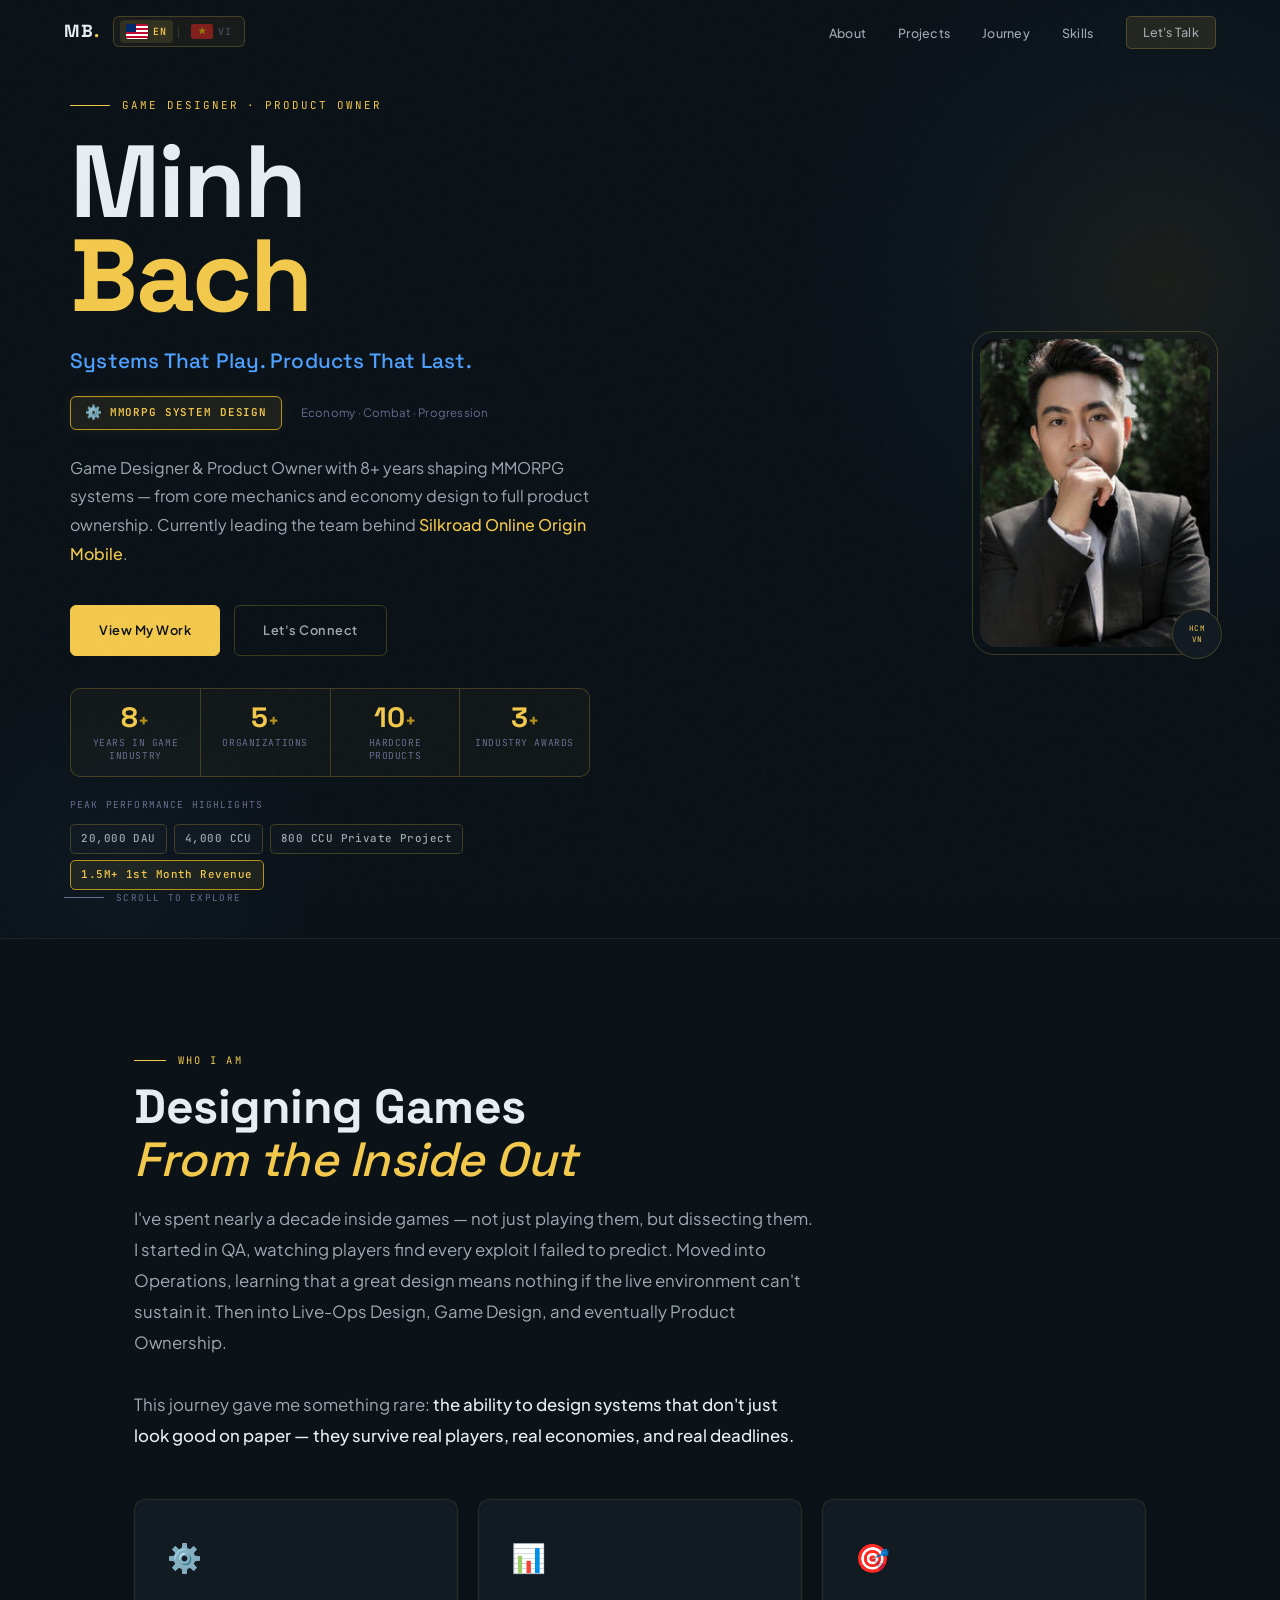
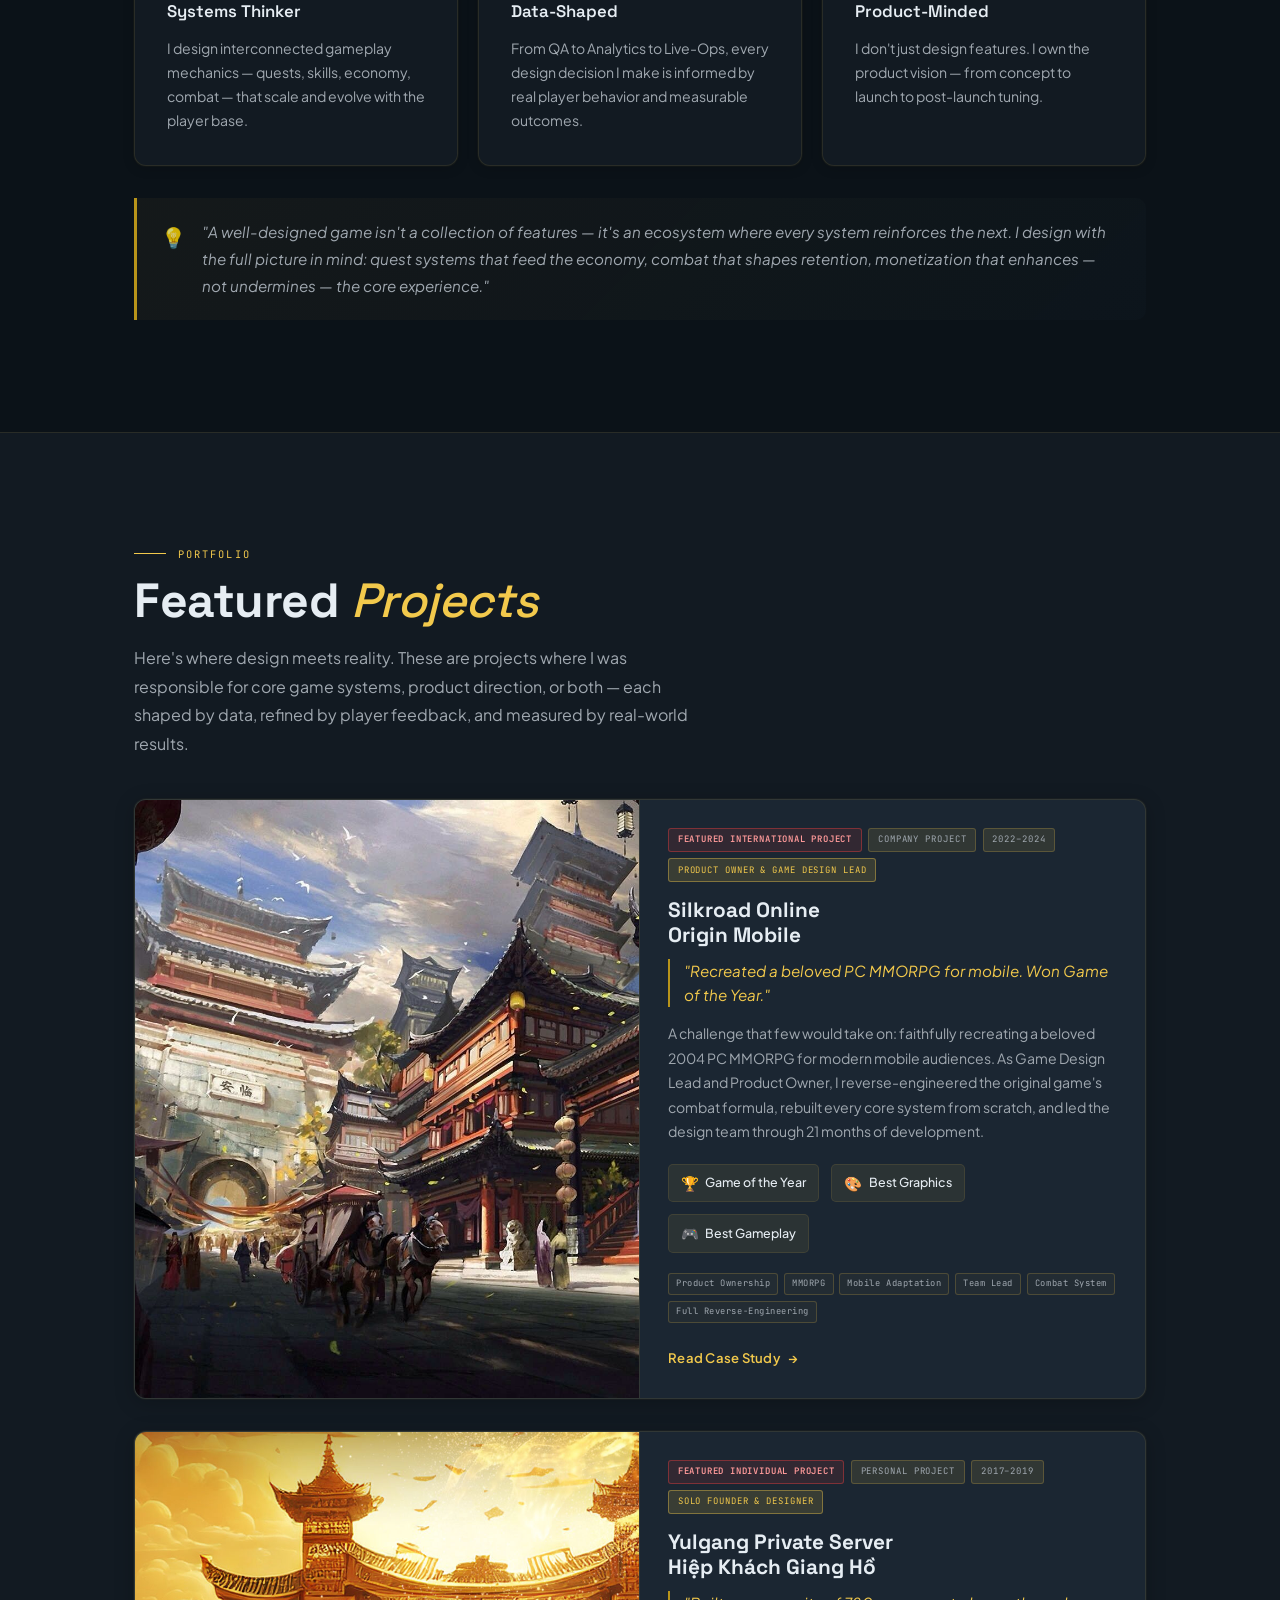
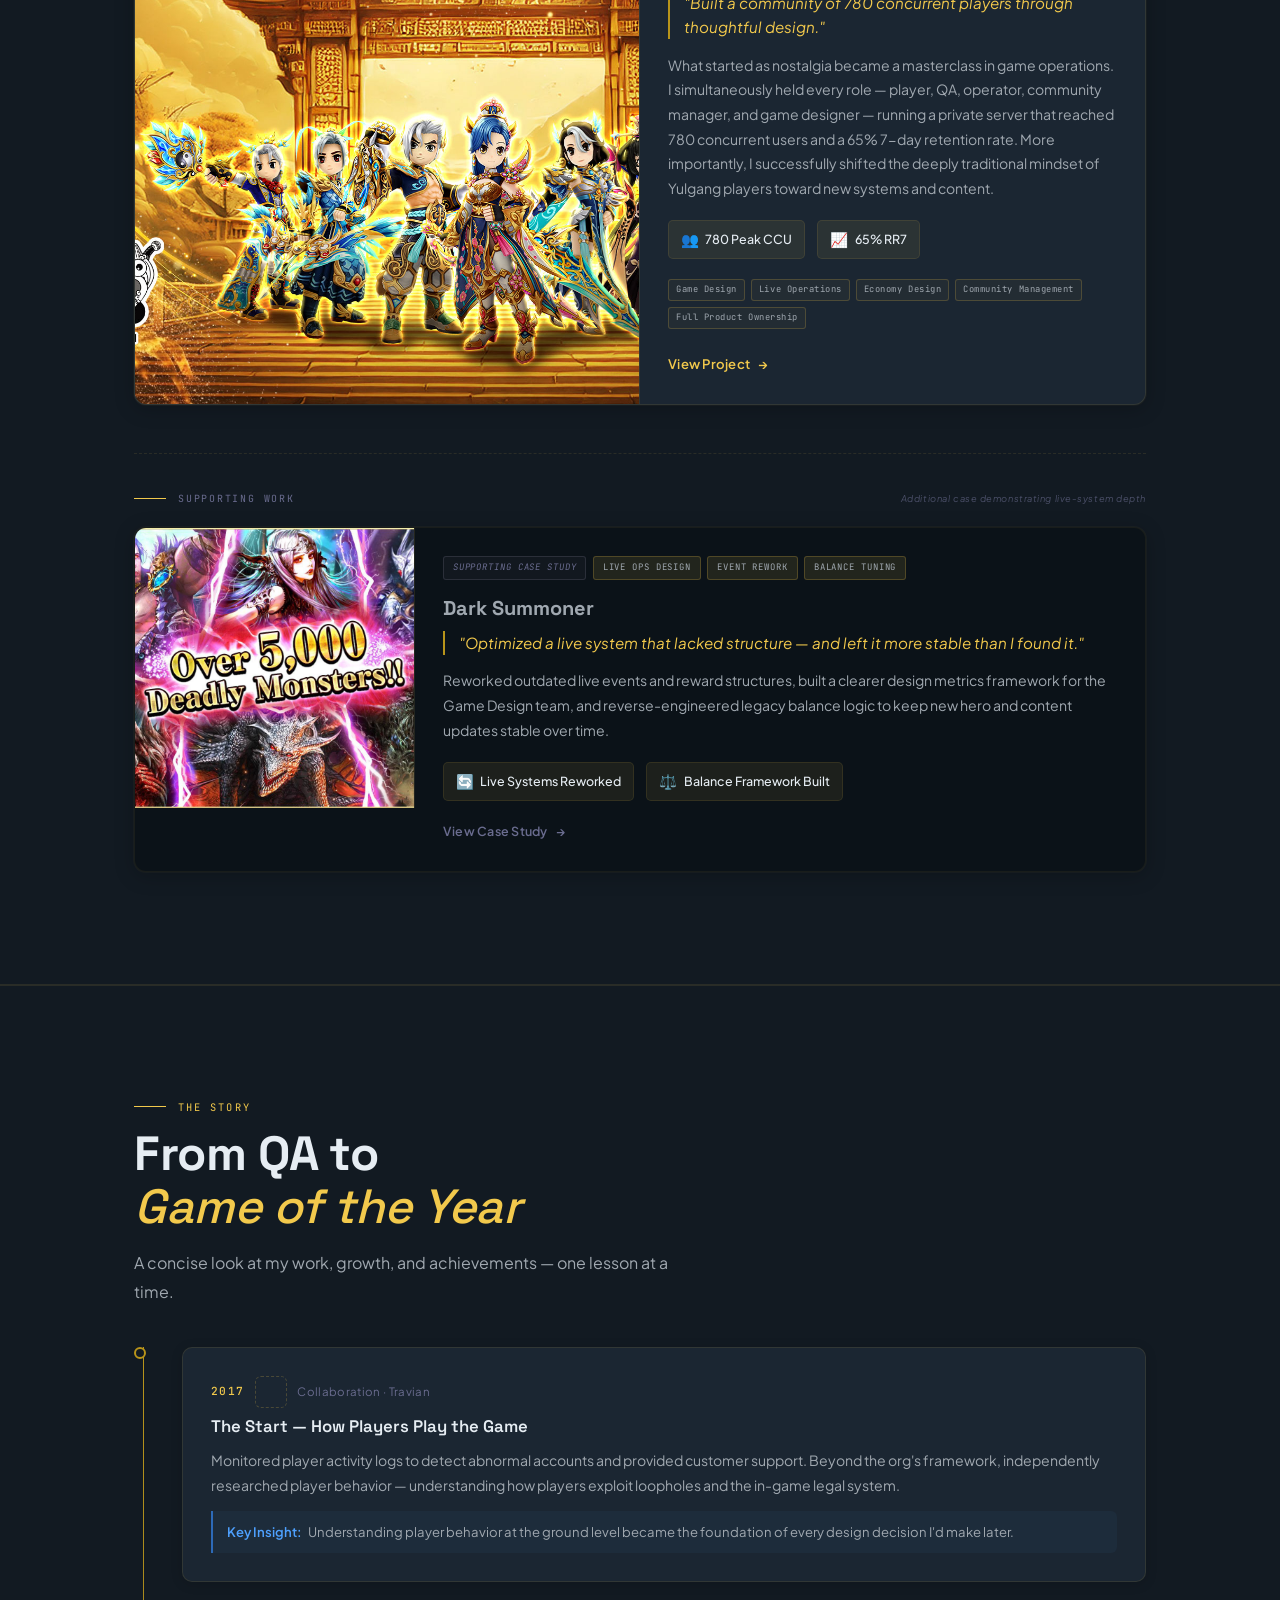
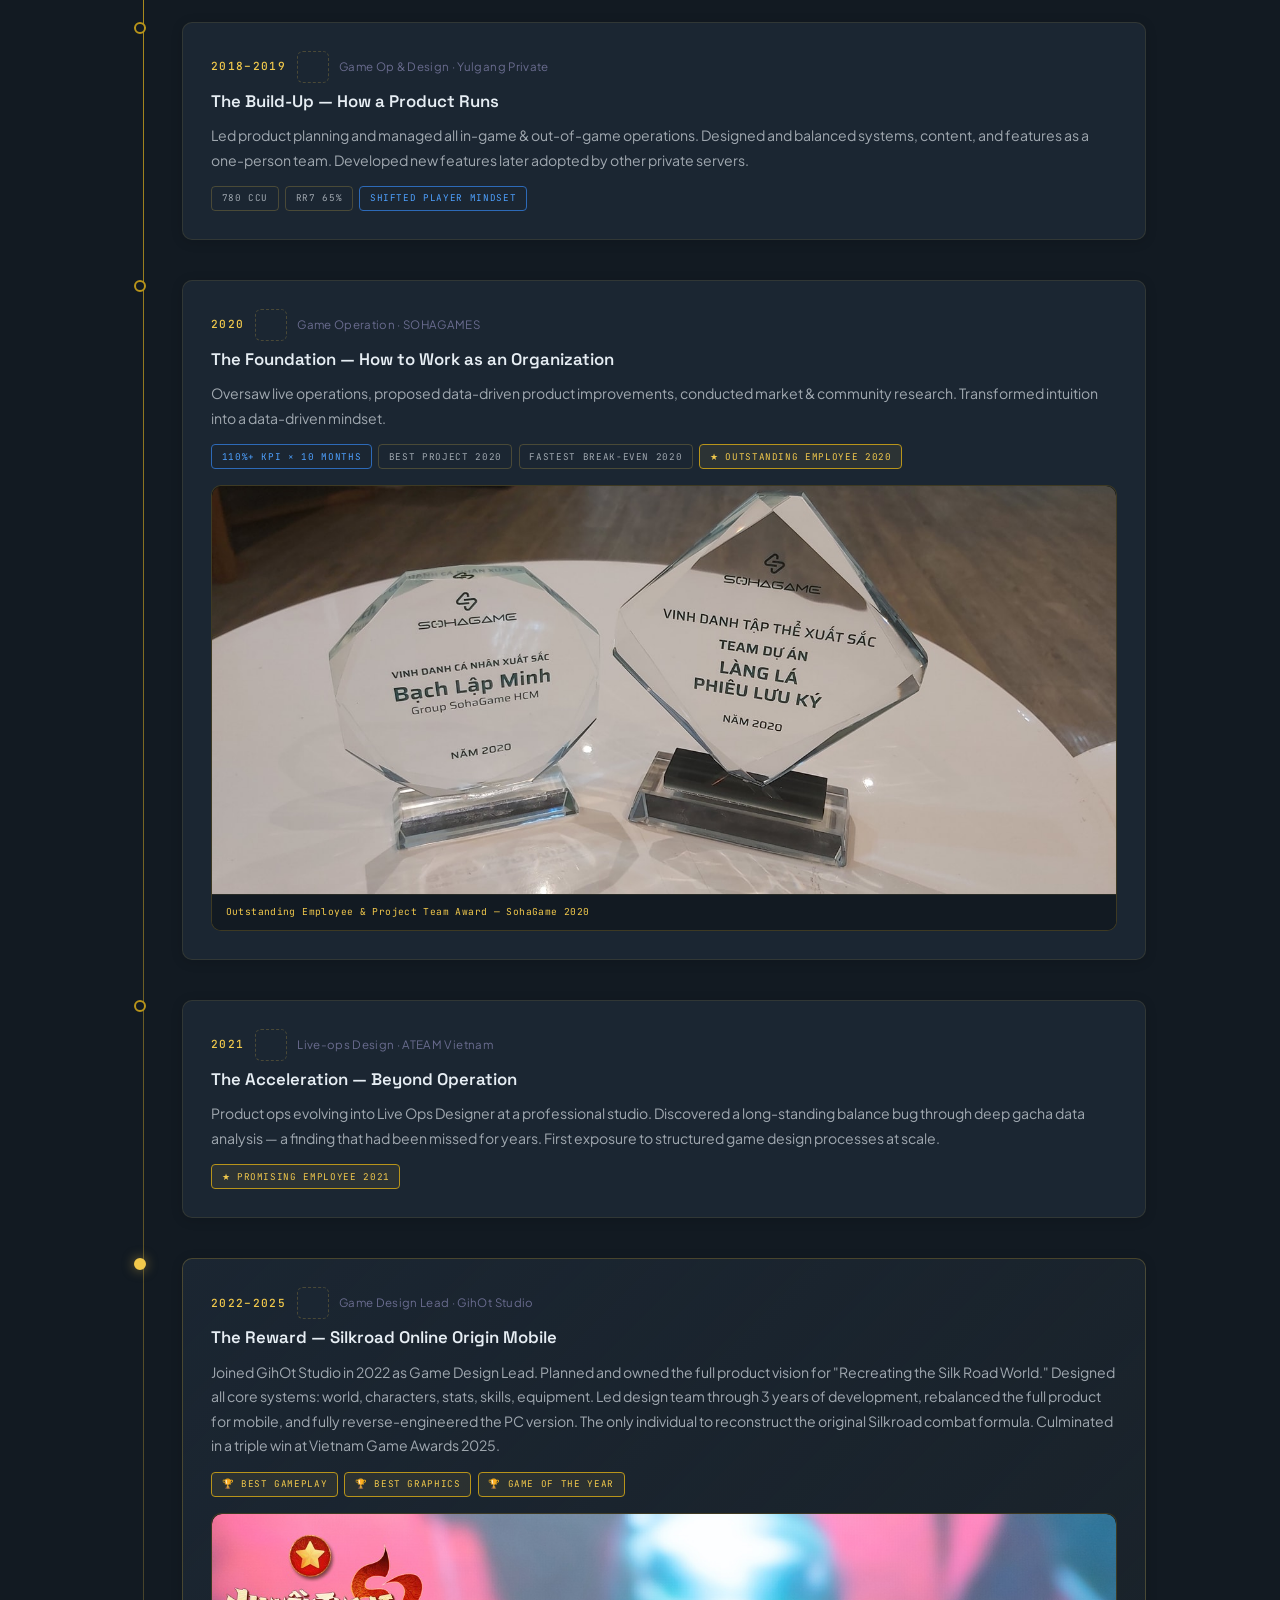
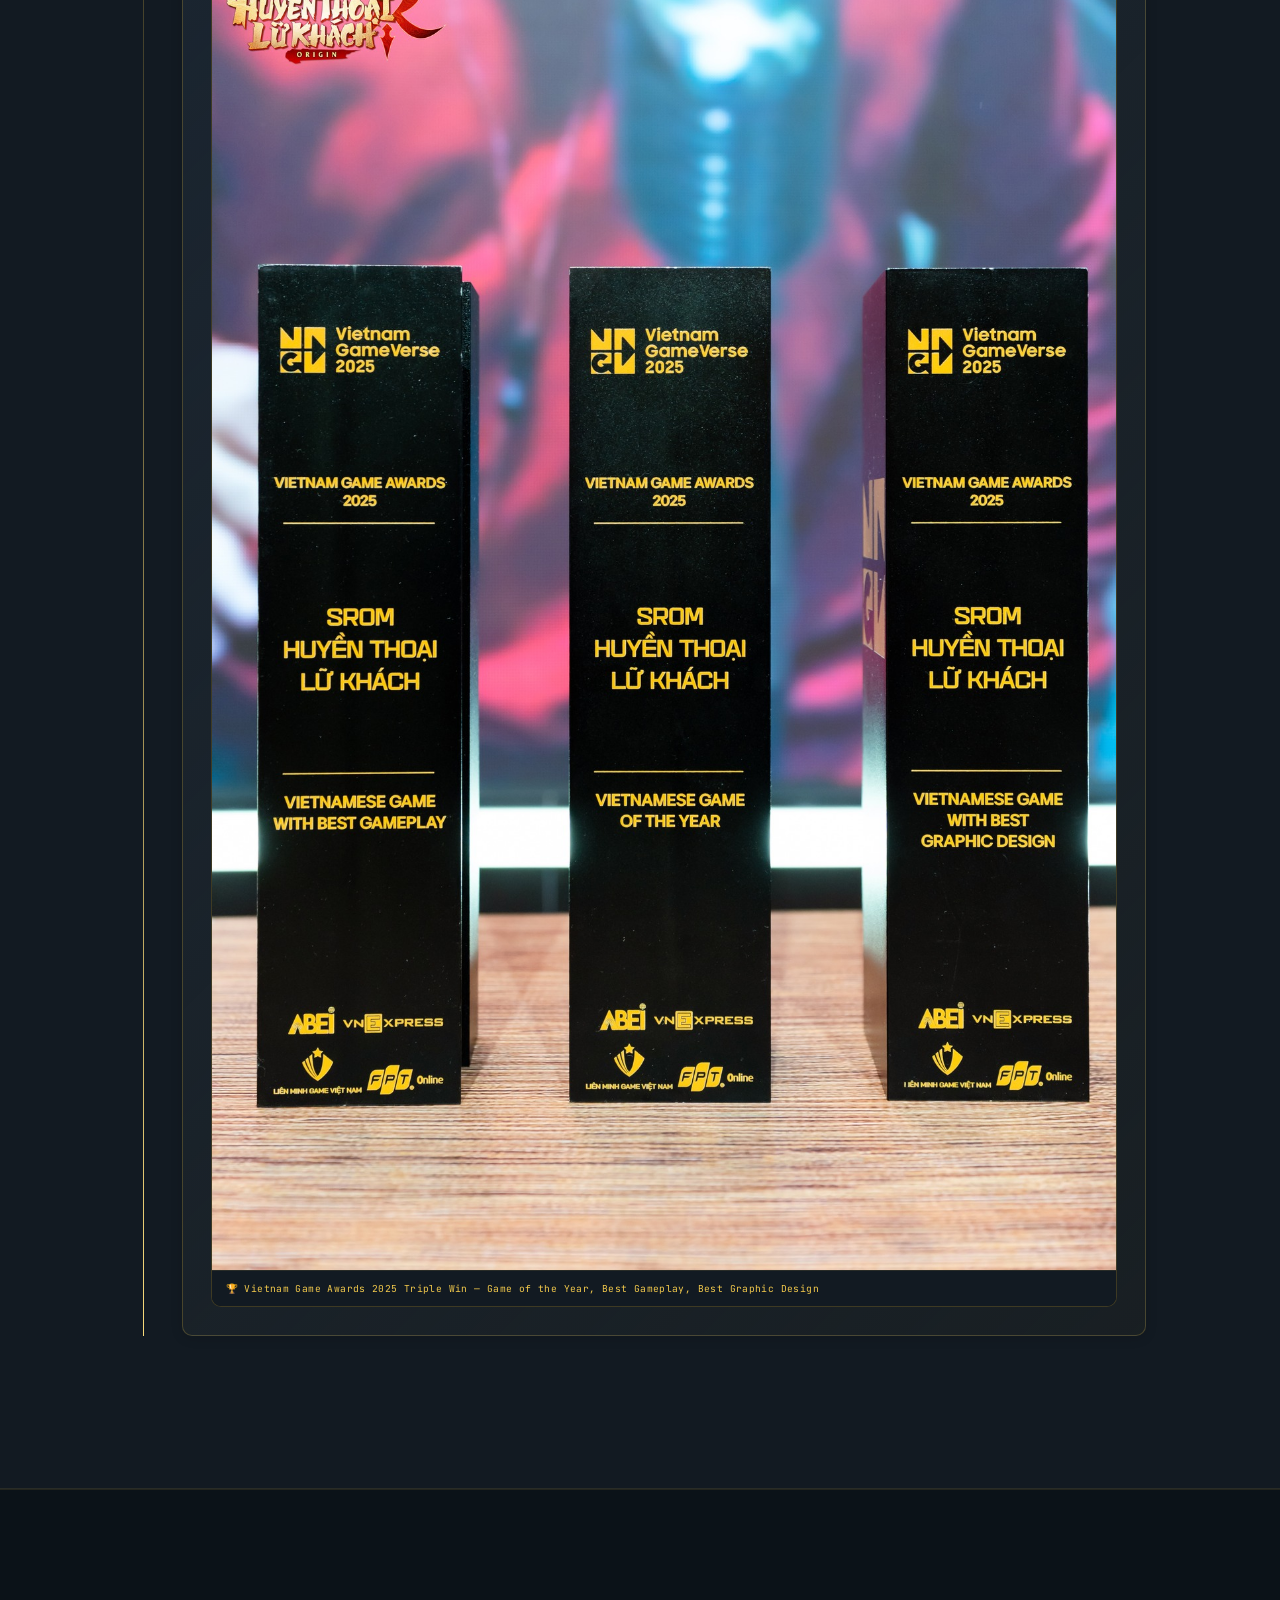
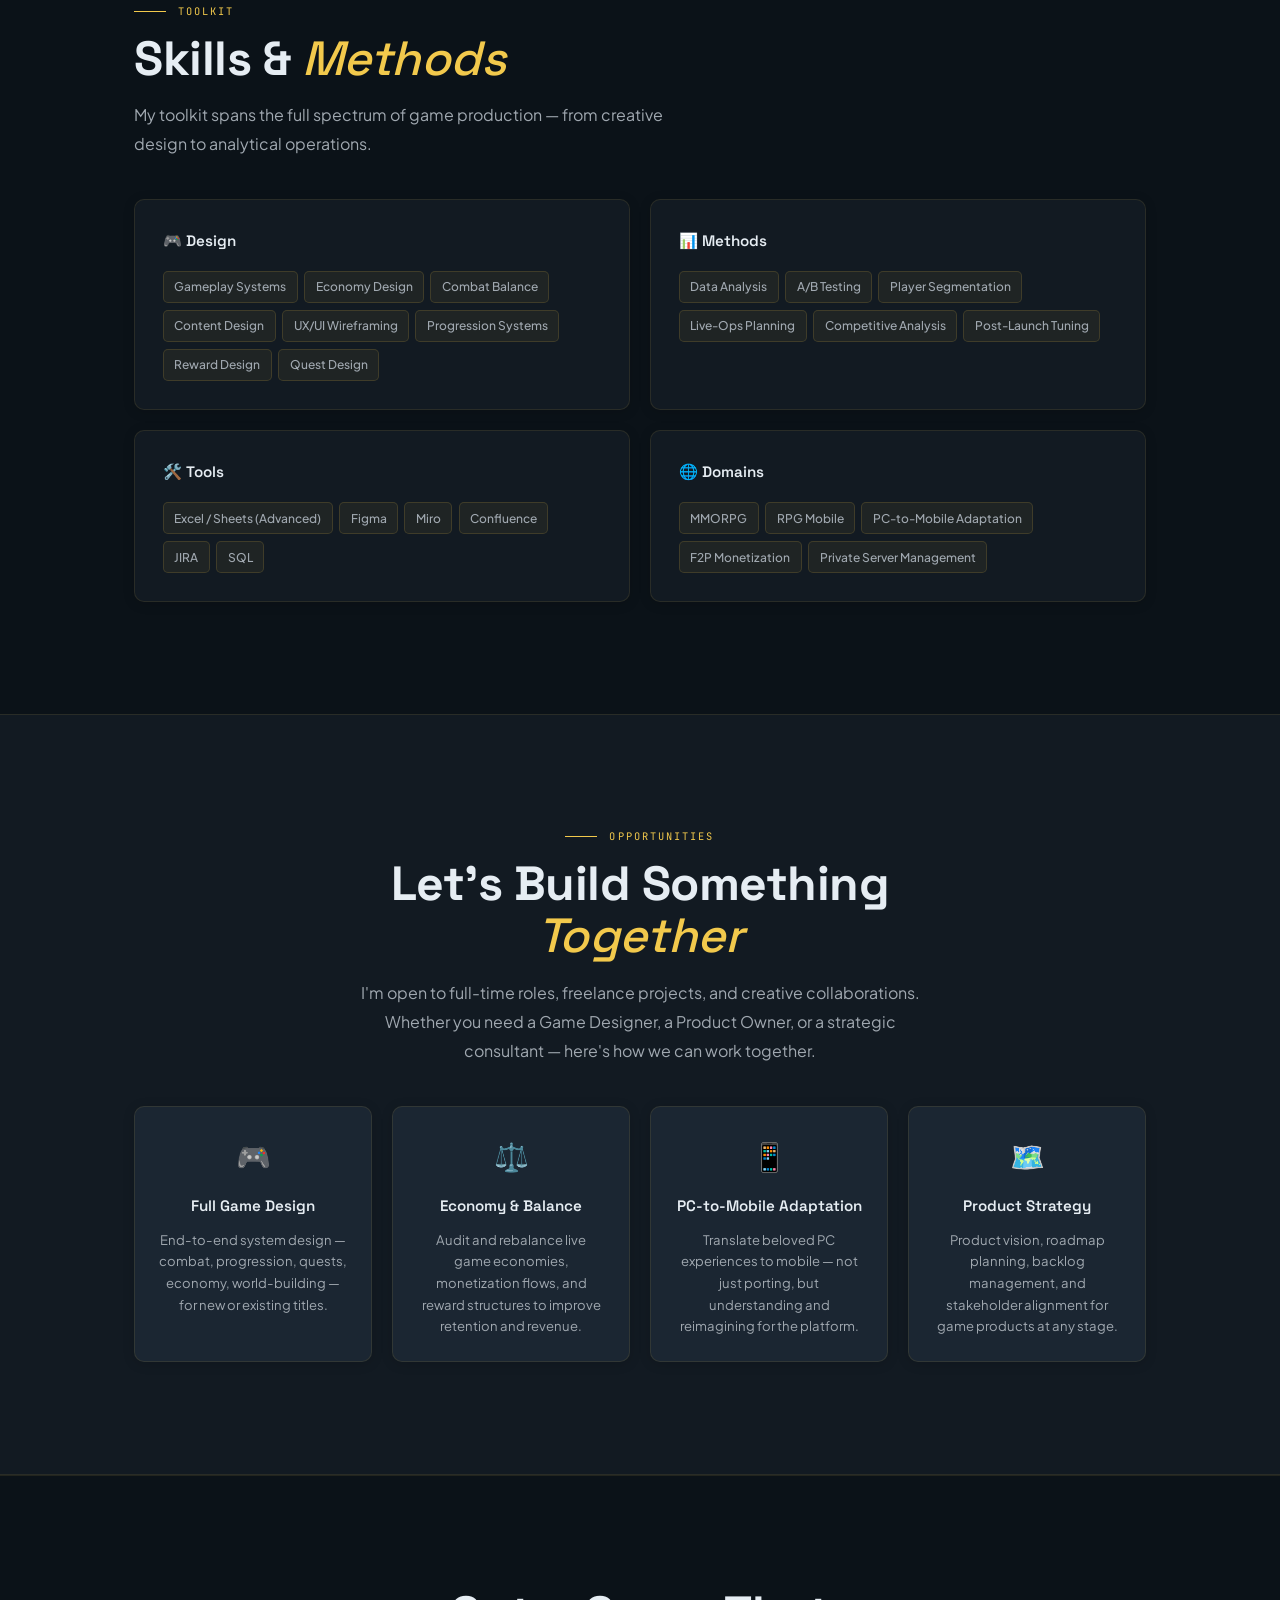
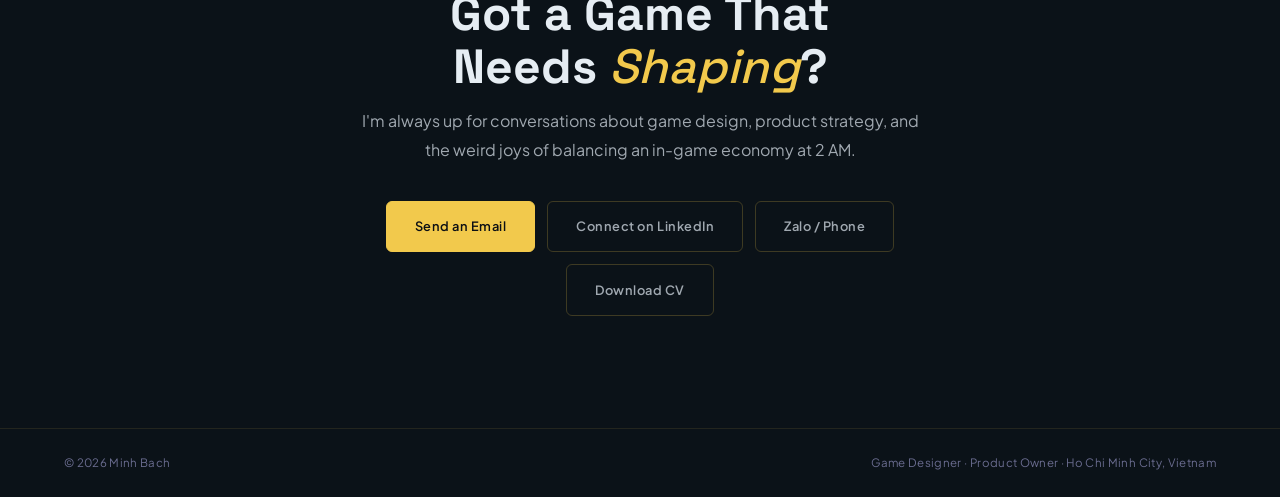
==== commit feca6b74: "first commit" ====
--- a/index.html
+++ b/index.html
@@ -73,6 +73,14 @@
         </div>
         <h1 class="hero-name"><span data-i18n="hero_name_1">Minh</span><br><span class="accent" data-i18n="hero_name_2">Bach</span></h1>
         <p class="hero-tagline" data-i18n="hero_tagline">Systems That Play. Products That Last.</p>
+        <div class="hero-specialty">
+          <span class="hero-specialty-badge">
+            <span class="hero-specialty-icon">⚙️</span>
+            <span data-i18n="hero_specialty">MMORPG System Design</span>
+          </span>
+          <span class="hero-specialty-sep">·</span>
+          <span class="hero-specialty-sub" data-i18n="hero_specialty_sub">Economy · Combat · Progression</span>
+        </div>
         <p class="hero-desc" data-i18n="hero_desc"></p>
         <div class="hero-cta">
           <a href="#projects" class="btn btn-primary" data-i18n="hero_cta_work">View My Work</a>
--- a/css/style.css
+++ b/css/style.css
@@ -504,9 +504,57 @@
   font-weight: 500;
   color: var(--blue);
   letter-spacing: 0.01em;
+  margin-bottom: 1rem;
+  opacity: 0;
+  animation: fadeUp 0.7s var(--ease) 0.45s forwards;
+}
+
+/* ── Hero Specialty Badge ── */
+.hero-specialty {
+  display: inline-flex;
+  align-items: center;
+  gap: 0.5rem;
   margin-bottom: 1.5rem;
   opacity: 0;
-  animation: fadeUp 0.7s var(--ease) 0.45s forwards;
+  animation: fadeUp 0.7s var(--ease) 0.52s forwards;
+}
+.hero-specialty-badge {
+  display: inline-flex;
+  align-items: center;
+  gap: 0.45rem;
+  padding: 0.4rem 0.85rem;
+  border-radius: 6px;
+  border: 1px solid var(--gold-dk);
+  background: rgba(242,201,76,0.08);
+  box-shadow: 0 0 16px rgba(242,201,76,0.08), inset 0 1px 0 rgba(242,201,76,0.06);
+  font-family: var(--f-mono);
+  font-size: 0.68rem;
+  font-weight: 600;
+  letter-spacing: 0.08em;
+  text-transform: uppercase;
+  color: var(--gold);
+  transition: all 0.3s var(--ease);
+}
+.hero-specialty-badge:hover {
+  background: rgba(242,201,76,0.14);
+  box-shadow: 0 0 24px rgba(242,201,76,0.15), inset 0 1px 0 rgba(242,201,76,0.10);
+  transform: translateY(-1px);
+}
+.hero-specialty-icon {
+  font-size: 0.85rem;
+  line-height: 1;
+}
+.hero-specialty-sep {
+  color: var(--text3);
+  font-size: 0.6rem;
+  opacity: 0.5;
+}
+.hero-specialty-sub {
+  font-family: var(--f-body);
+  font-size: 0.72rem;
+  font-weight: 400;
+  color: var(--text3);
+  letter-spacing: 0.02em;
 }
 
 .hero-desc {
@@ -625,12 +673,13 @@
   border: 1px solid var(--border);
   border-radius: 12px;
   padding: clamp(1.5rem, 3vw, 2rem);
+  box-shadow: 0 2px 12px rgba(0,0,0,0.18), 0 0 0 1px rgba(242,201,76,0.03);
   transition: border-color 0.3s, transform 0.3s var(--ease), box-shadow 0.3s;
 }
 .value-card:hover {
   border-color: var(--border2);
   transform: translateY(-4px);
-  box-shadow: 0 12px 40px rgba(0,0,0,0.3);
+  box-shadow: 0 16px 48px rgba(0,0,0,0.35), 0 0 0 1px rgba(242,201,76,0.08);
 }
 .value-icon {
   font-size: 1.75rem;
@@ -669,11 +718,12 @@
   overflow: hidden;
   display: grid;
   grid-template-columns: 1fr 1fr;
+  box-shadow: 0 4px 20px rgba(0,0,0,0.22), 0 0 0 1px rgba(242,201,76,0.04);
   transition: border-color 0.3s, box-shadow 0.35s;
 }
 .project-card:hover {
   border-color: var(--border2);
-  box-shadow: 0 16px 56px rgba(0,0,0,0.4);
+  box-shadow: 0 20px 64px rgba(0,0,0,0.45), 0 0 0 1px rgba(242,201,76,0.10);
 }
 
 img.project-banner {
@@ -702,21 +752,21 @@
   font-size: 0.56rem;
   letter-spacing: 0.1em;
   text-transform: uppercase;
-  color: var(--text3);
-  background: rgba(242,201,76,0.08);
-  border: 1px solid rgba(242,201,76,0.14);
+  color: var(--text2);
+  background: rgba(242,201,76,0.10);
+  border: 1px solid rgba(242,201,76,0.22);
   padding: 0.2rem 0.55rem;
   border-radius: 3px;
 }
 .tag-role {
   color: var(--gold);
-  border-color: rgba(242,201,76,0.35);
-  background: rgba(242,201,76,0.12);
+  border-color: rgba(242,201,76,0.40);
+  background: rgba(242,201,76,0.14);
 }
 .tag-featured {
-  color: #ff7a7a;
-  border-color: rgba(220,60,60,0.35);
-  background: rgba(220,60,60,0.1);
+  color: #ff9a9a;
+  border-color: rgba(220,60,60,0.45);
+  background: rgba(220,60,60,0.12);
   font-weight: 600;
   letter-spacing: 0.09em;
 }
@@ -780,14 +830,16 @@
   font-size: 0.55rem;
   letter-spacing: 0.06em;
   color: var(--text2);
-  border: 1px solid rgba(242,201,76,0.14);
+  border: 1px solid rgba(242,201,76,0.20);
+  background: rgba(242,201,76,0.04);
   padding: 0.15rem 0.45rem;
   border-radius: 3px;
-  transition: border-color 0.2s, color 0.2s;
+  transition: border-color 0.2s, color 0.2s, background 0.2s;
 }
 .chip:hover {
-  border-color: rgba(242,201,76,0.3);
+  border-color: rgba(242,201,76,0.35);
   color: var(--text);
+  background: rgba(242,201,76,0.08);
 }
 
 .project-link {
@@ -910,11 +962,12 @@
   border: 1px solid var(--border);
   border-radius: 10px;
   padding: clamp(1.25rem, 2.5vw, 1.75rem);
+  box-shadow: 0 2px 12px rgba(0,0,0,0.15);
   transition: border-color 0.3s, box-shadow 0.3s;
 }
 .j-content:hover {
   border-color: var(--border2);
-  box-shadow: 0 8px 32px rgba(0,0,0,0.2);
+  box-shadow: 0 12px 40px rgba(0,0,0,0.28);
 }
 
 .j-header {
@@ -1091,9 +1144,14 @@
   border: 1px solid var(--border);
   border-radius: 10px;
   padding: clamp(1.25rem, 2.5vw, 1.75rem);
-  transition: border-color 0.3s;
-}
-.skill-group:hover { border-color: var(--border2); }
+  box-shadow: 0 2px 12px rgba(0,0,0,0.15);
+  transition: border-color 0.3s, box-shadow 0.3s, transform 0.3s var(--ease);
+}
+.skill-group:hover {
+  border-color: var(--border2);
+  box-shadow: 0 8px 32px rgba(0,0,0,0.22);
+  transform: translateY(-2px);
+}
 .skill-group-title {
   font-family: var(--f-display);
   font-size: 0.95rem;
@@ -1110,8 +1168,8 @@
   font-size: 0.75rem;
   font-weight: 500;
   color: var(--text2);
-  background: rgba(242,201,76,0.05);
-  border: 1px solid var(--border);
+  background: rgba(242,201,76,0.06);
+  border: 1px solid rgba(242,201,76,0.15);
   padding: 0.3rem 0.65rem;
   border-radius: 5px;
   transition: all 0.2s;
@@ -1147,12 +1205,13 @@
   border-radius: 10px;
   padding: clamp(1.25rem, 2.5vw, 1.5rem);
   text-align: center;
+  box-shadow: 0 2px 12px rgba(0,0,0,0.15);
   transition: border-color 0.3s, transform 0.3s var(--ease), box-shadow 0.3s;
 }
 .collab-card:hover {
   border-color: var(--border2);
   transform: translateY(-4px);
-  box-shadow: 0 12px 40px rgba(0,0,0,0.25);
+  box-shadow: 0 16px 48px rgba(0,0,0,0.32);
 }
 .collab-icon {
   font-size: 1.75rem;
